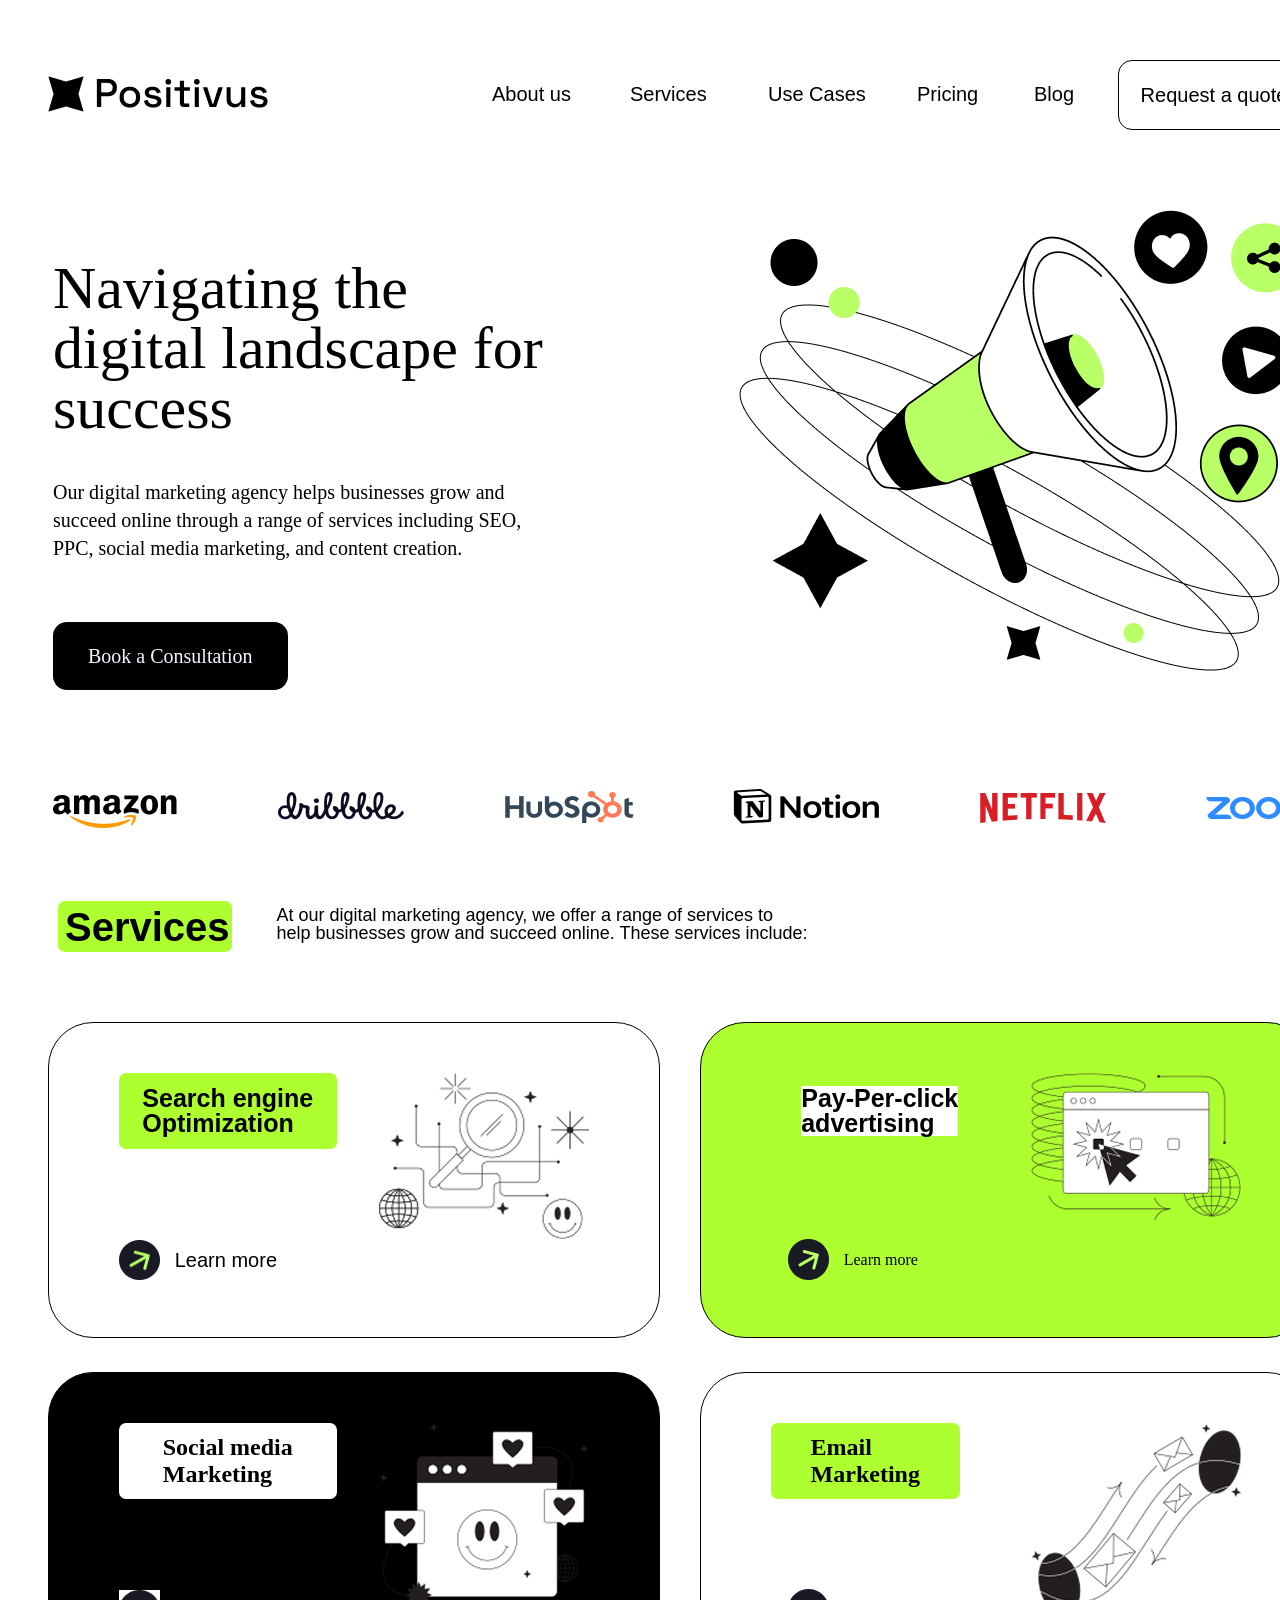
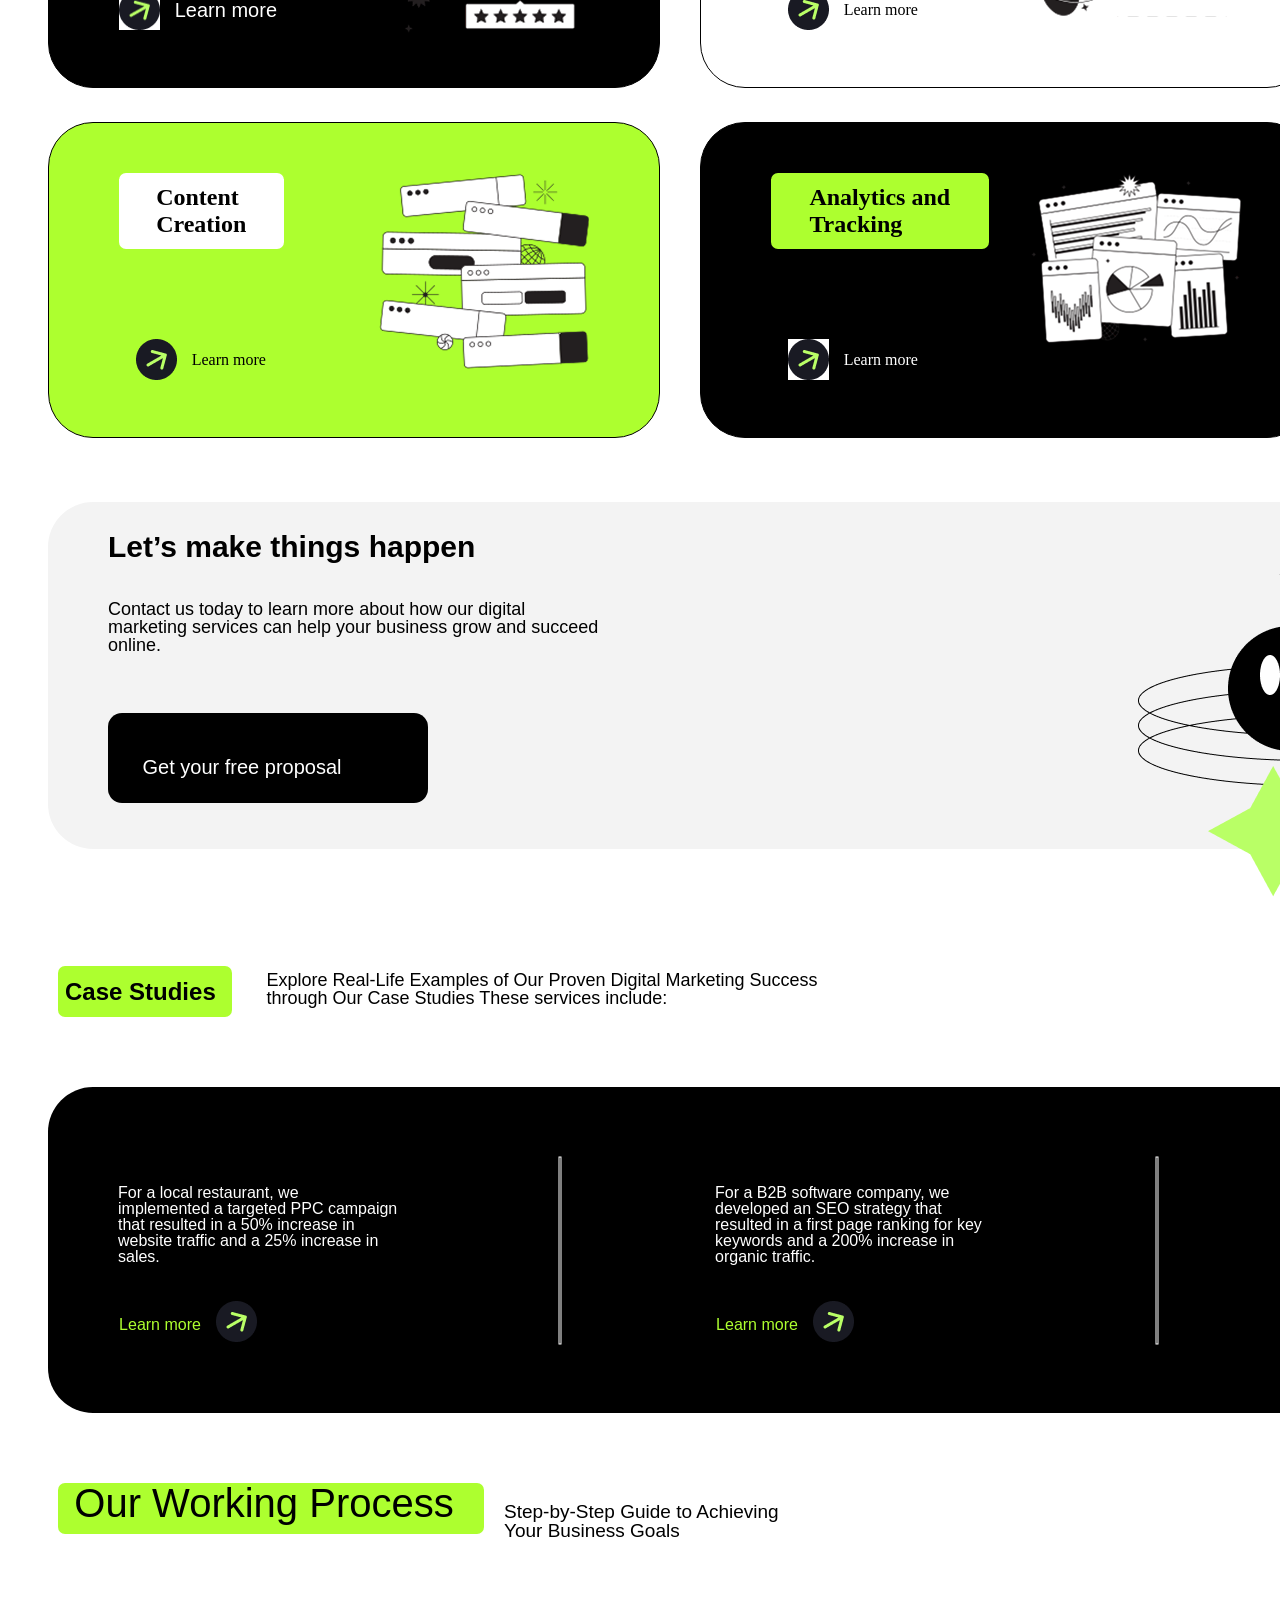
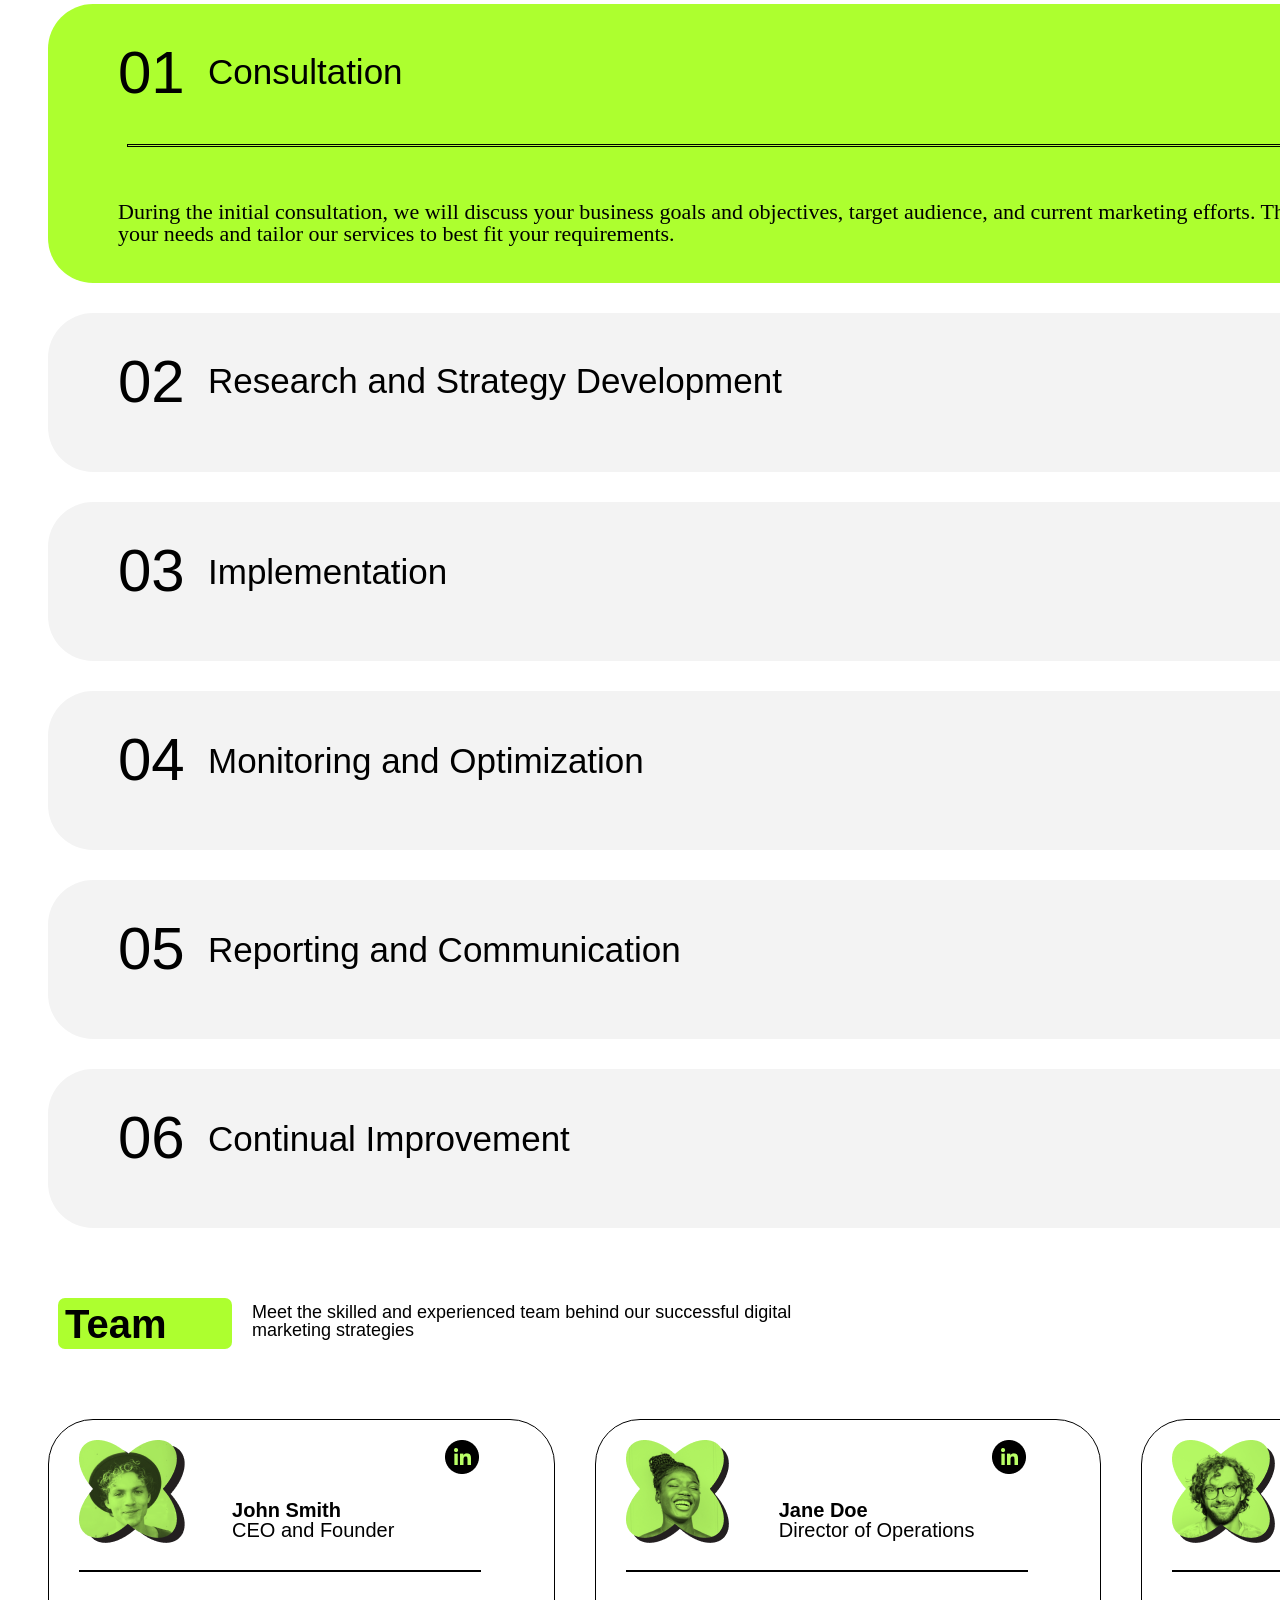
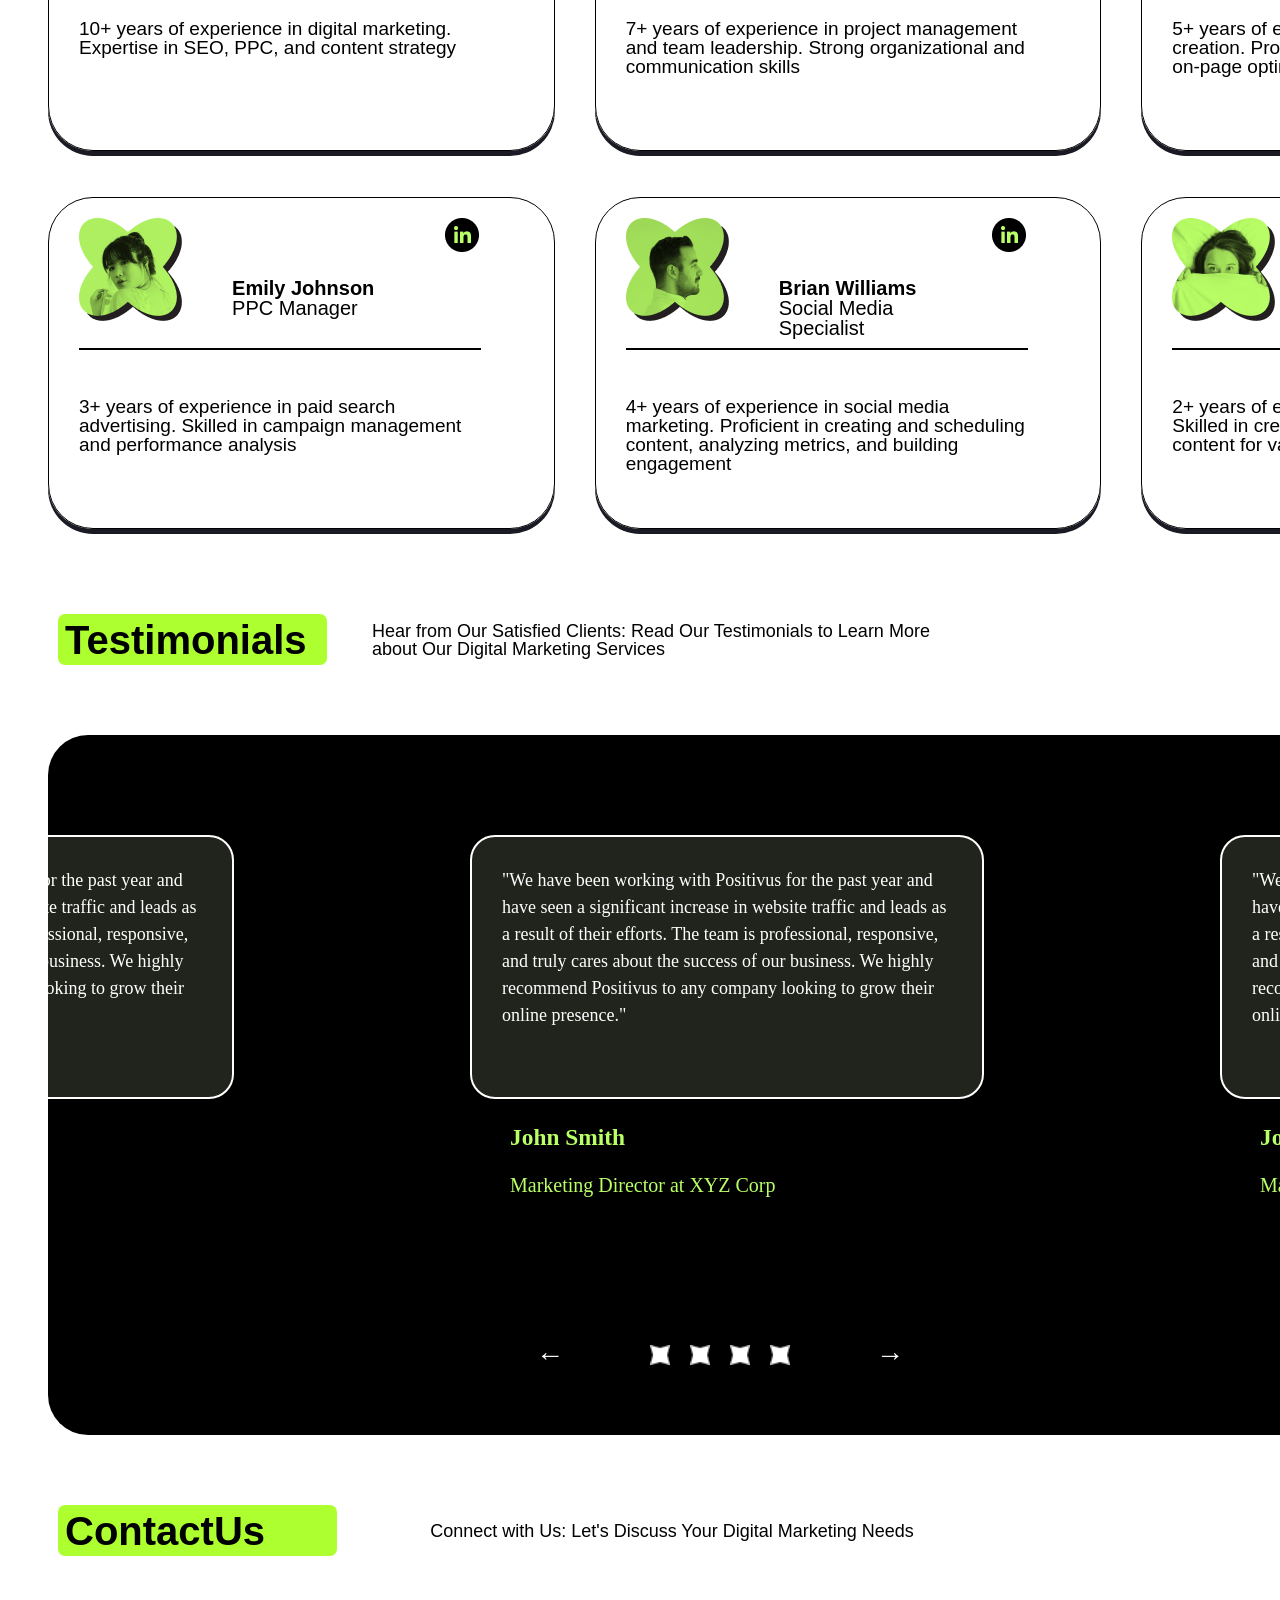
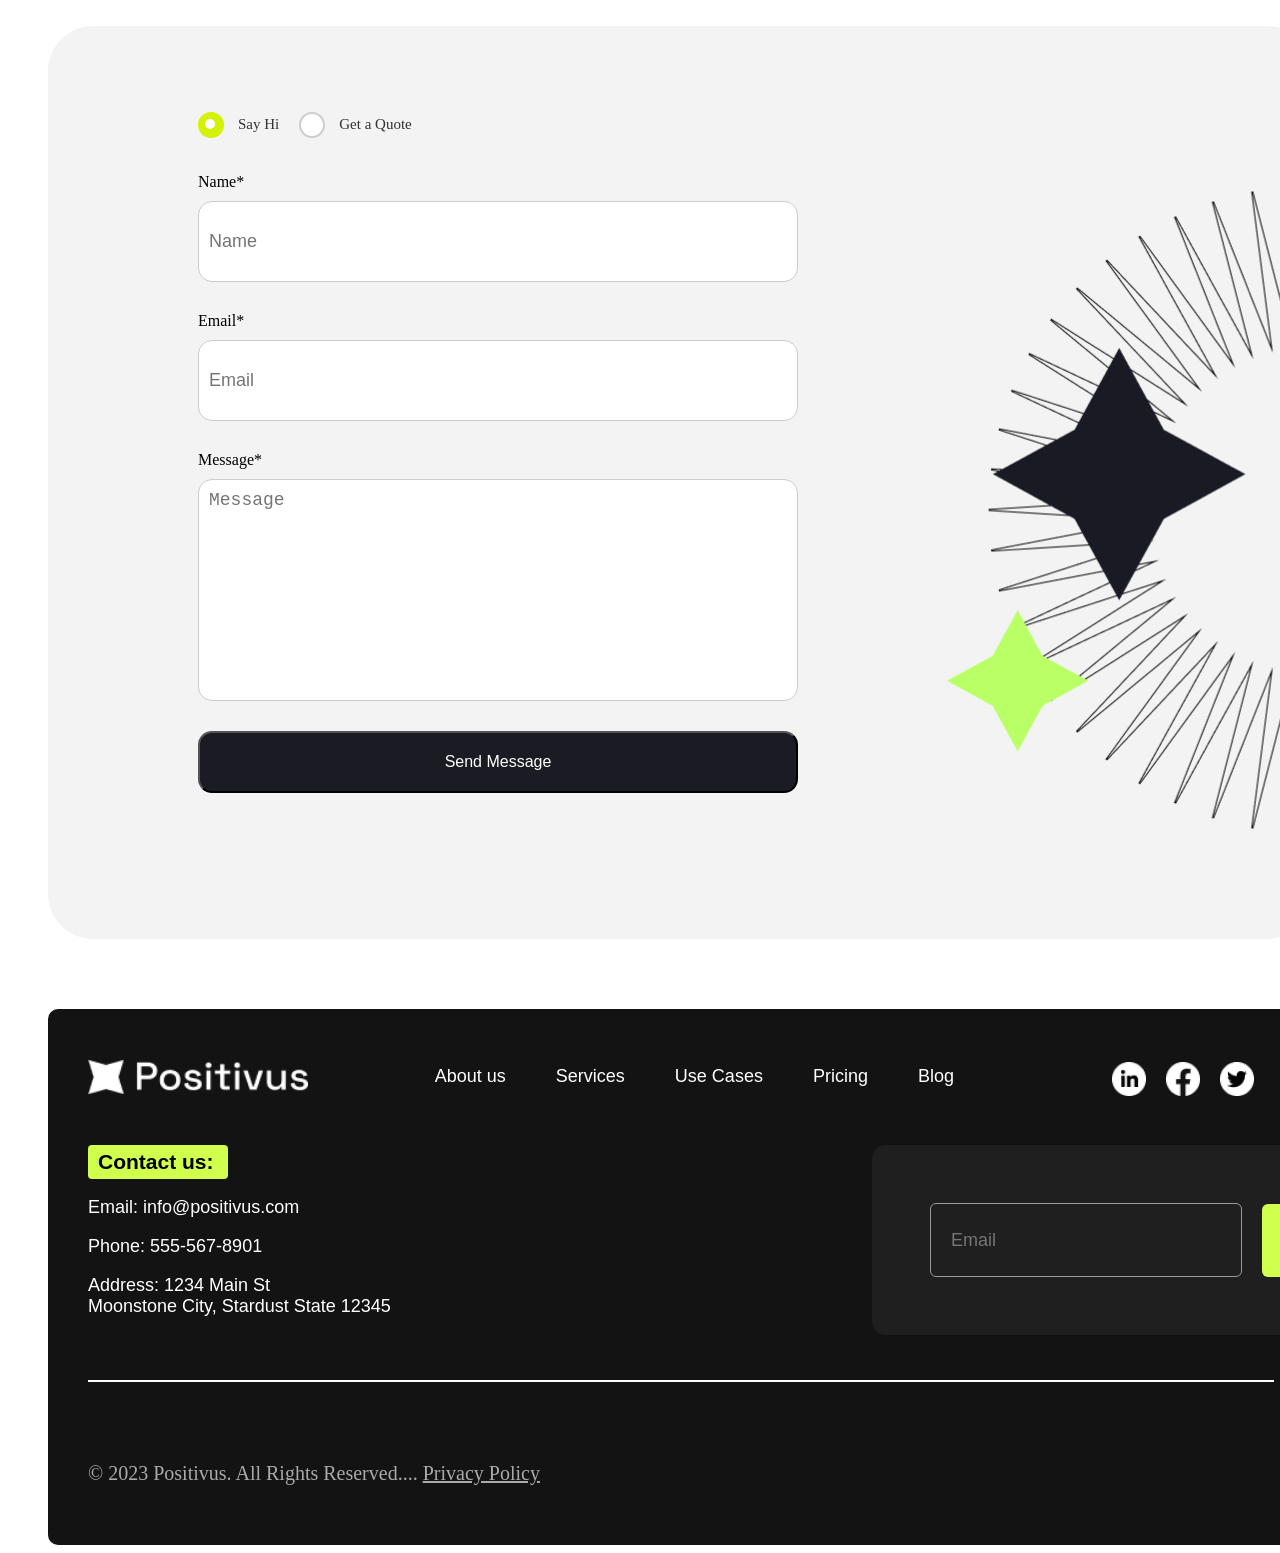
==== index.html @ ea8b4eaa "Added new page" ====
<!DOCTYPE html>
<html lang="en">

<head>
  <meta charset="UTF-8">
  <meta name="viewport" content="width=device-width, initial-scale=1.0">
  <title>Document</title>
  <style>
    .section {
      width: 1600px;
      max-width: 100%;
      margin-left: 20px;
      box-sizing: border-box;
    }

    .home {
      max-width: 100%;
      top: 4423px;

    }

    .landingpage {
      display: flex;
      flex-direction: column;
      height: auto;
      margin-top: 60px;
      gap: 70px;

    }

    .navbar {
      display: flex;
      width: 1440px;
      height: 68px;
      justify-content: space-between;
      width: 100%;
      box-sizing: border-box;
      align-items: center;
    }

    #frame9 {
      display: flex;
      padding-bottom: 10px;
      padding-top: 10px;
      gap: 10px;
      width: 219.54px;
      height: 36px;
    }

    .frame10 {
      display: flex;
      width: 830px;
      height: 68px;
      gap: 40px;
      margin-left: 100px;
      align-content: center;

    }

    .frame10 a {
      font-family: 'Space Grotesk', sans-serif;
      font-weight: 400;
      font-size: 20px;
      line-height: 28px;
      letter-spacing: 0%;
      padding-bottom: 10px;
      padding-top: 20px;
      display: flex;
      padding-left: 10px;
    }

    .btn {
      display: flex;
      width: 180px;
      height: 68px;
      border-radius: 14px;
      padding-right: 5px;
      border: 1px solid black;
      justify-content: center;


    }

    .head {
      display: flex;
      height: 515px;
      justify-content: space-between;
      width: 100%;
      box-sizing: border-box;
      gap: 35px;
      flex-direction: row;
    }

    .frame13 {
      display: flex;
      width: 531px;
      height: 481px;
      gap: 40px;
      flex-direction: column;
      margin-left: 5px;
    }

    .frame13 h1 {
      width: 531px;
      height: 100px;
      font-weight: 500;
      font-size: 60px;
      line-height: 100%;
      letter-spacing: 0%;
      color: black;
      font-family: Space Grotesk;
    }

    .frame13 p {
      width: 498px;
      height: 100px;
      line-height: 28px;
      font-size: 20px;
      letter-spacing: 0%;
      font-weight: 400;
      font-family: Space Grotesk;
    }

    .btn2 {
      display: flex;
      flex-direction: row;
      border-radius: 14px;
      color: aliceblue;
      background-color: black;
      width: 200px;
      height: 68px;
      padding-left: 35px;
    }

    .btn2 p {
      width: 194px;
      height: 28px;
      font-weight: 400;
      font-size: 20px;
      line-height: 28px;
      letter-spacing: 0%;
      align-items: center;
      font-family: Space Grotesk;
    }

    .illustration {
      width: 600.46px;
      height: 515px;
    }
    


    .logos {
      display: flex;
      width: 1600px;
      height: 48px;
      justify-content: space-between;
      width: 100%;
      box-sizing: border-box;
      margin-left: 5px;
    }

    .services,
    .case,
    .process,
    .team {
      display: flex;
      flex-direction: row;
      width: 1440px;
      height: 51px;
      width: 100%;
      top: 971px;
      gap: 20px;
      margin-left: 10px;
    }

    .heading,
    .heading1 {
      display: flex;
      flex-direction: column;
      width: 160px;
      height: 51px;
      border-radius: 7px;
      padding-left: 7px;
      padding-right: 7px;
      gap: 10px;
      background-color: greenyellow;
      justify-content: center;
    }

    .heading h2 {
      font-weight: bolder;
      font-size: 40px;
      line-height: 100%;
      letter-spacing: 0%;
      width: 164px;
      height: 51px;
      font-family: sans-serif
    }

    .para,
    .para1 {
      display: flex;
      font-weight: 400;
      font-size: 18px;
      line-height: 100%;
      letter-spacing: 0%;
      width: 580px;
      height: 46px;
      font-family: sans-serif;
      justify-content: center;
      align-items: center;

    }

    .block {
      display: flex;
      flex-direction: column;
      width: 1440px;
      height: 1010px;
      gap: 40px;
      top: 1102px;
      width: 100%;
      box-sizing: border-box;
    }

    .section1,
    .section2,
    .section3 {
      display: flex;
      flex-direction: row;
      width: 1440px;
      height: 310px;
      width: 100%;
      box-sizing: border-box;
      gap: 40px;

    }

    .card1,
    .card2,
    .card3 {
      display: flex;
      flex-direction: row;
      width: 100%;
      height: 316px;
      justify-content: space-around;
      padding: 50px;
      border: 1px solid #000;
      border-radius: 45px;
      box-sizing: border-box;
    }

    .hlink,
    .hlink1,
    .hlink2,
    .hlink3 {
      display: flex;
      height: 210px;
      width: 221px;
      gap: 90px;
      flex-direction: column;
    }

    .hlink4,
    .hlink5 {
      display: flex;
      height: 210px;
      width: 221px;
      gap: 90px;
      flex-direction: column;
    }

    .text,
    .text1 {
      display: flex;
      height: 76px;
      width: 190px;
      background-color: greenyellow;
      border-radius: 7px;
      padding-left: 14px;
      padding-right: 14px;
      gap: 10px;
      justify-content: center;
      align-items: center;
    }

    .label,
    .label1,
    .lable2,
    .lable3 {
      display: flex;
      font-weight: bold;
      font-size: 25px;
      line-height: 100%;
      letter-spacing: 0%;
      font-family: sans-serif;
    }

    .lable4,
    .lable5 {
      display: flex;
      font-weight: bold;
      font-size: 25px;
      line-height: 100%;
      letter-spacing: 0%;
      font-family: sans-serif;
    }

    .link,
    .link1,
    .link2,
    .link3 {
      display: flex;
      flex-direction: row;
      width: 164px;
      height: 41px;
      gap: 15px;
      align-items: center;
      justify-content: center;
    }

    .link4,
    .link5 {
      display: flex;
      flex-direction: row;
      width: 164px;
      height: 41px;
      gap: 15px;
      align-items: center;
      justify-content: center;
    }

    .link img {
      width: 41px;
      height: 40px;
    }

    .link p {
      display: flex;
      width: 108px;
      height: 20px;
      font-weight: 400;
      font-size: 20px;
      line-height: 100%;
      letter-spacing: 0%;
      font-family: sans-serif;
    }

    .illustration2 {
      width: 210px;
      height: 170px;
    }

    illustration3 {
      width: 210px;
      height: 147.62px;
    }

    .text2,
    .text3,
    .text4,
    .text5 {
      width: 190px;
      height: 76px;
      display: flex;
      background-color: white;
      border-radius: 7px;
      padding-left: 14px;
      padding-right: 14px;
      gap: 10px;
      justify-content: center;
      align-items: center;
    }

    .link2 img {
      width: 41px;
      height: 40px;

    }

    .link2 p {
      display: flex;
      width: 108px;
      height: 20px;
      font-weight: 400;
      font-size: 20px;
      line-height: 100%;
      letter-spacing: 0%;
      font-family: sans-serif;
    }

    .CTAblock {
      display: flex;
      width: 1600px;
      height: 394px;
      top: 2212px;
      flex-direction: column;
      width: 100%;
      box-sizing: border-box;
    }

    .card7 {
      width: 1500px;
      height: 347px;
      border-radius: 45px;
      display: flex;
      flex-direction: row;
      padding-left: 60px;
      padding-right: 60px;
      gap: 530px;
      background-color: #F3F3F3;
      justify-content: space-between;
    }

    .TB {
      display: flex;
      flex-direction: column;
      width: 500px;
      height: 226px;
      gap: 26px;
    }

    .text6 h3 {
      width: 500px;
      height: 38px;
      font-weight: bold;
      font-size: 30px;
      line-height: 100%;
      letter-spacing: 0%;
      font-family: sans-serif;
    }

    .text6 p {
      width: 500px;
      height: 69px;
      font-weight: 400px;
      font-size: 18px;
      line-height: 100%;
      letter-spacing: 0%;
      font-family: sans-serif;
    }

    .button {
      width: 270px;
      height: 50px;
      border-radius: 14px;
      background-color: #000;
      padding: 20px 25px;
      gap: 10px;
    }

    .button p {
      width: 218px;
      height: 25px;
      font-weight: 500px;
      font-size: 20px;
      line-height: 28px;
      letter-spacing: 0%;
      font-family: sans-serif;
      color: white;
      text-align: center;
    }

    .casestudy {
      display: flex;
      width: 1500px;
      height: 326px;
      top: 2877px;
      flex-direction: column;
      gap: 10px;
      left: 3px;
    }

    .caseblock {
      width: 1480px;
      height: 326px;
      border-radius: 45px;
      display: flex;
      flex-direction: row;
      padding: 60px 70px;
      gap: 55px;
      background-color: black;
      align-items: center;
      justify-content: space-between;
    }

    .block1,
    .block2,
    .block3 {
      display: flex;
      width: 286px;
      height: 163px;
      gap: 20px;
      flex-direction: column;
      list-style: none;
    }

    .link6,
    .link7,
    .link8 {
      display: flex;
      flex-direction: row;
      width: 140px;
      height: 28px;
      gap: 15px;
      align-items: self-start;
      justify-content: center;

    }

    .block1,
    .block2,
    .block3 p {
      width: 286px;
      height: 163px;
      font-weight: 500;
      font-size: 16px;
      line-height: 100%;
      letter-spacing: 0%;
      font-family: sans-serif;
    }

    .divideline {
      width: 186px;
      height: 1px;
      border: 1px solid white;
      transform: rotate(-90deg);
    }

    .heading3 {
      display: flex;
      border-radius: 7px;
      padding-left: 7px;
      padding-right: 7px;
      gap: 10px;
      align-items: center;
    }

    .heading3 h2 {
      display: flex;
      width: 398px;
      height: 51px;
      font-weight: 500;
      font-size: 40px;
      line-height: 100%;
      letter-spacing: 0%;
      font-family: sans-serif;
      justify-content: center;
    }

    .para2 p {
      display: flex;
      width: 292px;
      height: 46px;
      font-weight: 500;
      font-size: 19px;
      line-height: 100%;
      letter-spacing: 0%;
      font-family: sans-serif;
    }

    .processblock {
      display: flex;
      flex-direction: column;
      width: 1600px;
      height: 1224px;
      top: 3474px;
      left: 3px;
      gap: 30px;

    }

    .c1 {
      display: flex;
      flex-direction: column;
      width: 1600px;
      height: 279px;
      border-radius: 45px;
      padding-left: 41px 60px;
      gap: 30px;
      background-color: greenyellow;
    }

    .c2 {
      display: flex;
      flex-direction: column;
      width: 1600px;
      height: 159px;
      border-radius: 45px;
      padding-left: 41px 60px;
      gap: 30px;
      background-color: #F3F3F3;

    }

    .content {
      width: 1440px;
      height: 77px;
      display: flex;
      justify-content: space-between;
      flex-direction: row;
      margin-left: 70px;
      margin-right: 100px;
      margin-top: 30px;
    }

    .txt1,
    .txt2,
    .txt3,
    .txt4 {
      display: flex;
      flex-direction: row;
      width: 1440px;
      height: 77px;
      gap: 25px;
    }

    #no,
    #no1,
    #no2,
    #no4 {
      display: flex;
      width: 65px;
      height: 77px;
      font-weight: 500;
      font-size: 60px;
      line-height: 100%;
      letter-spacing: 0%;
      font-family: sans-serif;
      align-items: center;
    }

    .para3,
    .para5,
    .para6 {
      display: flex;
      width: 612px;
      height: 38px;
      font-weight: 500;
      font-size: 35px;
      line-height: 100%;
      letter-spacing: 0%;
      font-family: sans-serif;
      margin-top: 20px;
    }

    .dividerline {
      display: flex;
      width: 1440px;
      height: 1px;
      border: 1px solid black;
      transform: rotate(0deg);
      margin: auto;
    }

    .para4 p {
      display: flex;
      width: 1440px;
      height: 60px;
      font-weight: 500;
      font-size: 22px;
      line-height: 100%;
      letter-spacing: 0%;
      font-family: 'Times New Roman', Times, serif;
      margin-left: 70px;
      margin-right: 100px;
    }

    .content1,
    .content2,
    .content3 {
      width: 1440px;
      height: 77px;
      display: flex;
      justify-content: space-between;
      flex-direction: row;
      margin-left: 70px;
      margin-right: 100px;
      margin-top: 30px;
    }

    .groupcards {
      width: 1600px;
      height: 725px;
      display: flex;
      flex-direction: column;
      top: 4969px;
      gap: 40px;
      align-items: center;
    }

    .row1,
    .row2 {
      width: 1600px;
      height: 338px;
      display: flex;
      flex-direction: row;
      gap: 40px;
      justify-content: flex-start;
    }

    .gcard1,
    .gcard2 {
      width: 700px;
      height: 290px;
      display: flex;
      flex-direction: column;
      border-radius: 45px;
      gap: 20px;
      border: 1px solid black;
      padding: 20px 30px;
      box-shadow: 0px 5px 0px 0px #191A23;

    }

    .box {
      display: flex;
      width: 317px;
      height: 227px;
      flex-direction: column;
      gap: 28px;
      
    }

    .person {
      width: 400px;
      height: 102px;
      display: flex;
      flex-direction: column;
      max-width: 100%;

    }

    .picture {
      width: 400px;
      height: 102px;
      display: flex;
      flex-direction: row;

    }

    #pic {
      height: 102px;
      width: 150px;
    }

    .name {
      width: 240px;
      height: 49px;
      font-size: 20px;
      font-weight: 500;
      line-height: 100%;
      letter-spacing: 0%;
      font-family: sans-serif;
      padding-top: 40px;
      padding-left: 20px;

    }

    .dline {
      display: flex;
      width: 400px;
      height: 1px;
      border: 1px solid black;
    }

    .para7 {
      width: 400px;
      height: 69px;
      font-size: 19px;
      font-weight: 400;
      line-height: 100%;
      letter-spacing: 0%;
      font-family: sans-serif;

    }

    .testimonial,
    .contactus {

      display: flex;
      flex-direction: row;
      width: 1500px;
      height: 51px;
      gap: 45px;
      top: 971px;
      align-items: center;
      margin-left: 10px;
    }

    .contactpage {
      display: flex;
      flex-direction: row;
      height: 773px;
      border-radius: 45px;
      padding-top: 60px;
      padding-left: 100px;
      padding-bottom: 80px;
      background-color: #F3F3F3;
      gap: 10px;
      justify-content: space-between;
    }

    .container {
      display: flex;
      flex-direction: row;
      width: 700px;
      height: 633px;
      border-radius: 45px;
      padding-top: 30px;
      padding-left: 50px;
      padding-bottom: 80px;
      padding-right: 100px;
      gap: 10px;
    }

    .contact-form {
      width: 600px;
      height: 600px;
      display: flex;
      flex-direction: column;
      gap: 30px;
    }

    .radio-group {
      display: flex;
      gap: 20px;
      margin-bottom: 10px;

    }

    .radio-group label {
      display: flex;
      font-size: 15px;
      align-items: center;
    }

    .input-group {
      display: flex;
      flex-direction: column;
      gap: 5px;
    }

    .custom-radio {
      position: relative;
      padding-left: 40px;
      cursor: pointer;
      font-size: 18px;
      user-select: none;
      display: flex;
      align-items: center;
      color: #333;
    }

    .custom-radio input[type="radio"] {
      position: absolute;
      opacity: 0;
      cursor: pointer;
    }

    .checkmark {
      position: absolute;
      left: 0;
      top: 50%;
      transform: translateY(-50%);
      height: 22px;
      width: 22px;
      border-radius: 50%;
      border: 2px solid #ccc;
      background-color: white;
      transition: all 0.3s ease;
    }
    /* When the radio button is checked, add a greenyellow background */
    .custom-radio input[type="radio"]:checked + .checkmark {
      background-color: #d4f205; /* Green-yellow */
      border-color: #d4f205;
    }
    /* Create the indicator (the dot/circle - hidden when not checked) */
    .checkmark::after {
      content: "";
      position: absolute;
      display: none;
    }
     /* Show the indicator (dot/circle) when checked */
    .custom-radio input[type="radio"]:checked + .checkmark::after {
      display: block;
    }

    .custom-radio .checkmark::after {
      top: 5px;
      left: 5px;
      width: 10px;
      height: 10px;
      border-radius: 50%;
      background: white;
    }
    .input-group label {
      margin-bottom: 5px;
      font-size: 16px;
    }

    input,
    textarea {
      padding: 10px;
      font-size: 18px;
      border: 1px solid #ccc;
      border-radius: 14px;
      resize: none;
      height: 59px;
    }

    textarea {
      height: 200px;
    }

    button {
      background-color: #1a1b23;
      color: white;
      font-size: 16px;
      border-radius: 14px;
      cursor: pointer;
      padding: 20px;

    }

    .decor {
      display: flex;
      width: 400px;
      height: 648px;
      top: 60px;
      right: 500px;
      margin-top: 100px;
      overflow: hidden;

    }

    .testblock {
      height: 620px;
      width: 1530px;
      top: 6033px;
      background-color: black;
      border-radius: 40px;
      display: flex;
      padding: 40px;
      max-width: 100%;
      overflow: hidden;
    }

    .fullblock {
      display: flex;
      flex-direction: column;
      border-radius: 20px;
      position: relative;
      width: 100%;
      height: 100%;
      padding: 60px 0;

    }

    .cardsblock {
      display: flex;
      flex-direction: row;
      justify-content: center;
      align-items: flex-start;
      gap: 40px;
      width: 1918px;
      height: 450px;
      position: relative;
      left: 50%;
      transform: translateX(-50%);
    }

    .cards1,
    .cards3,
    .cards2 {
      width: 500px;
      height: 380px;
      position: absolute;
      top: 0;
      border-radius: 45px;
    }

    .cards1 {
      left: calc(50% - 750px);
      /* Center - (card width + gap) */
      transform: translateX(-50%);
    }

    .cards2 {
      left: 50%;
      transform: translateX(-50%);
    }

    .cards3 {
      left: calc(50% + 750px);
      /* Center + (card width + gap) */
      transform: translateX(-50%);
    }

    .testimonial-bubble {
      width: 450px;
      min-height: 200px;
      padding: 30px;
      background: #21241D;
      border: 2px solid #FFFFFF;
      border-radius: 25px;
      color: #FFFFFF;
      font-size: 18px;
      line-height: 1.5;
      position: relative;
      margin: 0 auto;
    }

    .author-info {
      width: 450px;
      margin: 25px auto 0;
      font-size: 20px;
      color: #B9FF66;
      padding-left: 30px;
    }

    .navigation {
      display: flex;
      justify-content: center;
      align-items: center;
      gap: 30px;
      margin-top: 40px;
    }

    .arrow {
      cursor: pointer;
      font-size: 28px;
      color: #FFFFFF;
      padding: 5px 20px;

      width: 100px;
      height: 50px;
      display: flex;
      align-items: center;
      justify-content: center;
    }

    .dots {
      display: flex;
      gap: 20px;
    }

    .dot {
      width: 20px;
      height: 20px;
      background-image: url('Navigation stars.png');
      /* update the path as needed */
      background-size: cover;
      background-repeat: no-repeat;
      background-position: center;
      cursor: pointer;
      transition: opacity 0.3s;
    }


    .footer {
      background-color: #131313;
      padding: 40px;
      border-radius: 10px;
    }

    .footer-top {
      display: flex;
      flex-direction: column;
      gap: 40px;
    }

    .footer-header {
      display: flex;
      justify-content: space-between;
      align-items: center;
      flex-wrap: wrap;
      gap: 20px;
    }

    .footer-logo {
      font-size: 24px;
      font-weight: bold;
    }

    .footer-nav {
      width: 550px;
      height: 23px;
      display: flex;
      gap: 50px;
      flex-wrap: wrap;
    }

    .footer-nav a {
      color: white;
      text-decoration: none;
      font-size: 18px;
      font-family: sans-serif;
    }

    .social-icons {
      width: 130px;
      height: 30px;
      display: flex;
      gap: 20px;
      padding-right: 30px;
    }

    .social-icons img {
      width: 34px;
      height: 34px;
    }

    .footer-middle {
      width: 1500px;
      height: 185px;
      display: flex;
      justify-content: space-between;
      gap: 154px;

    }

    .contact-section {
      width: 332px;
      height: 185px;
      max-width: 50%;
      color: white;
      gap: 50px;
    }

    .contact-label {
      width: 120px;
      height: 26px;
      background-color: #D1FF4D;
      color: black;
      font-size: 21px;
      font-weight: 600;
      padding: 4px 10px;
      border-radius: 4px;
      display: flex;
      margin-bottom: 10px;
      font-family: sans-serif;
      align-items: center;
    }

    .contact-section p {
      font-size: 18px;
      margin-bottom: 6px;
      font-family: sans-serif;
    }

    .footer-subscribe {
      width: 600px;
      height: 150px;
      background-color: #1F1F1F;
      padding: 20px 58px;
      border-radius: 14px;
      display: flex;
      gap: 20px;
      align-items: center;
      display: flex;
    }

    .footer-subscribe input {
      display: flex;
      gap: 10px;
      border: 1px solid #999;
      border-radius: 6px;
      background: transparent;
      color: white;
      width: 285px;
      height: 62px;
      padding: 5px 20px;
    }

    .footer-subscribe button {
      display: flex;
      width: 280px;
      background-color: #D1FF4D;
      color: black;
      border: none;
      padding: 25px 20px;
      border-radius: 6px;
      font-weight: 600;
      font-size: 20px;
      cursor: pointer;
      justify-content: center;
    }

    .footer-bottom {
      padding-top: 20px;
      display: flex;
      flex-wrap: wrap;
      font-size: 20px;
      color: #aaa;
      margin-top: 40px;
    }

    .footer-divider {
      margin-top: 50px;
      border: 1px solid white;
      background-color: white;
      width: 100%;
    }

    .footer-bottom a {
      color: #aaa;
      text-decoration: underline;
    }

   @media (max-width: 768px) {
  .navbar {
    flex-direction: column;
    align-items: flex-start;
    gap: 10px;
    height: auto;
    padding: 10px;
  }

  #frame9 {
    width: 160px;
    height: auto;
    padding-top: 5px;
    padding-bottom: 5px;
  }

  .frame10 {
    flex-direction: column;
    width: 100%;
    margin-left: 0;
    gap: 16px;
    height: auto;
    align-items: flex-start;
  }

  .frame10 a {
    font-size: 16px;
    padding: 8px 0;
    line-height: 24px;
    padding-left: 0;
  }

  .btn {
    width: 50%;
    height: 50px;
    justify-content: center;
    margin-left: 0;
  }

  .btn a {
    font-size: 16px;
    line-height: 24px;
    padding: 12px 0;
    display: inline-block;
    width: 100%;
    text-align: center;
  }

  @media (max-width: 768px) {
  .head {
    align-items: center;
    height: auto;
    gap: 20px;
    padding: 10px;
    margin-left: 0;
  }

  .frame13 {
    max-width: 100%;
    height: auto;
    text-align: center;
    gap: 20px;
  }

  .frame13 h1 {
    font-size: 28px;
    font-weight: bold;
    line-height: 1.2;
    width: 100%;
    height: auto;
  }
  .frame13 p {
    font-size: 16px;
    line-height: 24px;
    width: 100%;
    height: auto;
  }

  .btn2 {
    width: 100%;
    height: 50px;
    justify-content: center;
    padding-left: 0;
  }

  .btn2 p {
    font-size: 16px;
    width: auto;
    height: auto;
  }

  .illustration {
    width: 100%;
    height: auto;
    display: flex;
    justify-content: center;
  }

  .illustration img {
    max-width: 100%;
    height: auto;
  }
}

}


  </style>
</head>

<body>
  <section class="section">
    <div class="home">
      <div class="landingpage">
        <section class="section">
          <div class="navbar">
            <img id="frame9" src="Property 1=Default.png">
            <nav class="frame10">
              <a style="width: 88px; height: 28px;">About us </a>
              <a style="width: 88px; height: 28px;">Services</a>
              <a style="width: 99px; height: 28px;">Use Cases</a>
              <a style="width: 67px; height: 28px;">Pricing</a>
              <a style="width: 44px; height: 28px;">Blog</a>
              <div class="btn">
                <a id="btn1"> Request a quote</> </a>
              </div>
            </nav>
          </div>
        </section>
        <section class="section">
          <div class="head">
            <div class="frame13">
              <h1> Navigating the <br> digital landscape for success</h1>
              <p> Our digital marketing agency helps businesses grow and succeed online through a range of services
                including SEO, PPC, social media marketing, and content creation.</p>
              <div class="btn2">
                <p>Book a Consultation</p>
              </div>
            </div>
            <div class="illustration">
              <img src="Illustration.png">
            </div>
          </div>
        </section>
        <section class="section">
          <div class="logos">
            <img src="Company logo.png">
            <img src="Company logo (1).png">
            <img src="Company logo (2).png">
            <img src="Company logo (5).png">
            <img src="Company logo (7).png">
            <img src="Company logo (8).png">
          </div>
        </section>
        <section class="section">
          <div class="services">
            <div class="heading">
              <h2> Services</h2>
            </div>
            <div class="para">
              <p>At our digital marketing agency, we offer a range of services to <br> help businesses grow and succeed
                online.
                These services include:</p>
            </div>
          </div>
        </section>
        <section class="section">
          <div class="block">
            <div class="section1">
              <div class="card1">
                <div class="hlink">
                  <div class="text">
                    <h3 class="label">Search engine <br> Optimization </h3>
                  </div>
                  <div class="link">
                    <img src="Icon.png">
                    <p>Learn more</p>
                  </div>
                </div>
                <div class="illustration2">
                  <img src="illustration2.png">
                </div>
              </div>
              <div class="card1" style="background-color: greenyellow;">
                <div class="hlink1">
                  <div class="text1">
                    <h3 style="background-color: white;" class="label1">Pay-Per-click <br> advertising </h3>
                  </div>
                  <div class="link1">
                    <img src="Icon.png">
                    <p>Learn more</p>
                  </div>
                </div>
                <div class="illustration3">
                  <img src="Illustration (2).png">
                </div>
              </div>
            </div>
            <div class="section2">
              <div class="card2" style="background-color: #000;">
                <div class="hlink2">
                  <div class="text2">
                    <h2 class="label2">Social media <br> Marketing </h2>
                  </div>
                  <div class="link2">
                    <img style="background-color: white;" src="Icon.png">
                    <p style="color:white;">Learn more</p>
                  </div>
                </div>
                <div class="illustration3">
                  <img src="Illustration (3).png">
                </div>
              </div>
              <div class="card2">
                <div class="hlink3">
                  <div class="text3" style="background-color: greenyellow; width:161px; height: 76px;">
                    <h2 class="label3">Email <br> Marketing </h2>
                  </div>
                  <div class="link3">
                    <img src="Icon.png">
                    <p>Learn more</p>
                  </div>
                </div>
                <div class="illustration4">
                  <img src="tokio.png">
                </div>
              </div>
            </div>

            <div class="section3">
              <div class="card3" style="background-color: greenyellow;">
                <div class="hlink4">
                  <div class="text4" style="background-color: white; width: 137px; height: 76px;">
                    <h2 class="label4">Content <br> Creation </h2>
                  </div>
                  <div class="link4">
                    <img style="color: white;" src="Icon.png">
                    <p style="color:black;">Learn more</p>
                  </div>
                </div>
                <div class="illustration5">
                  <img src="Illustration (4).png">
                </div>
              </div>
              <div class="card3" style="background-color: #000;">
                <div class="hlink5">
                  <div class="text5" style="background-color:greenyellow; width:190px; height: 76px;">
                    <h2 class="label5"> Analytics and <br>Tracking </h2>
                  </div>
                  <div class="link5">
                    <img style="background-color: white;" src="Icon.png">
                    <p style="color: white;">Learn more</p>
                  </div>
                </div>
                <div class="illustration6">
                  <img src="Illustration (5).png">
                </div>
              </div>
            </div>
          </div>
        </section>
        <section class="section">
          <div class="CTAblock">
            <div class="card7">
              <div class="TB">
                <div class="text6">
                  <h3>Let’s make things happen</h3>
                  <p>Contact us today to learn more about how our digital marketing services can help your business grow
                    and
                    succeed online.</p>
                </div>
                <div class="button">
                  <p>Get your free proposal</p>
                </div>
              </div>
              <div class="frame" style="width: 700px; height: 394px;">
                <img src="Frame 19.png">
              </div>
            </div>
          </div>
        </section>
        <section class="section">
          <div class="case">
            <div class="heading1">
              <h2 style="width: 260px; height: 51px; font-family: sans-serif;"> Case Studies</h2>
            </div>
            <div class="para1">
              <p>Explore Real-Life Examples of Our Proven Digital Marketing Success <br> through Our Case Studies
                These services include:</p>
            </div>
          </div>
        </section>
        <section class="section">
          <div class="casestudy">
            <div class="caseblock">
              <div class="block1">
                <p style="color: white;">For a local restaurant, we<br> implemented a targeted PPC campaign that
                  resulted
                  in a 50% increase in website traffic and a 25% increase in sales.</p>
                <div class="link6">
                  <p style="color: greenyellow;">Learn more</p>
                  <img src="Icon.png">
                </div>
              </div>
              <div class="divideline"></div>
              <div class="block2">
                <p style="color: white;"> For a B2B software company, we developed an SEO strategy that resulted in a
                  first
                  page ranking
                  for key keywords and a 200% increase in organic traffic.</p>
                <div class="link7">
                  <p style="color: greenyellow;">Learn more</p>
                  <img src="Icon.png">
                </div>
              </div>
              <div class="divideline"></div>
              <div class="block3">
                <p style="color: white;">For a national retail chain, we <br>created a social media marketing campaign
                  that
                  increased
                  followers <br> by 25% and generated a 20% <br>increase in online sales.</p>
                <div class="link8">
                  <p style="color: greenyellow;">Learn more</p>
                  <img src="Icon.png">
                </div>
              </div>
            </div>
          </div>
        </section>
        <section class="section">
          <div class="process" style="top:3343px;">
            <div class="heading3" style="width: 412px; height: 51px; background-color: greenyellow;">
              <h2> Our Working Process</h2>
            </div>
            <div class="para2">
              <p>Step-by-Step Guide to Achieving <br> Your Business Goals </p>
            </div>
          </div>
        </section>
        <section class="section">
          <div class="processblock">
            <div class="c1">
              <div class="content">
                <div class="txt1">
                  <div id="no">01</div>
                  <div class="para3">
                    <p> </p>Consultation </p>
                  </div>
                </div>
                <div class="icon">
                  <img style="width: 65px; height: 77px;" src="Plus icon.png">
                </div>
              </div>
              <div class="dividerline"> </div>
              <div class="para4">
                <p>During the initial consultation, we will discuss your business goals and objectives,
                  target audience, and current marketing efforts. This will allow us
                  to understand your needs and tailor our services to best fit your requirements.</p>
              </div>
            </div>
            <div class="c2">
              <div class="content1">
                <div class="txt2">
                  <div id="no1">02</div>
                  <div class="para5">
                    <p> </p>Research and Strategy Development </p>
                  </div>
                </div>
                <div class="icon">
                  <img style="width: 65px; height: 77px;" src="Plus icon (1).png">
                </div>
              </div>
            </div>
            <div class="c2">
              <div class="content2">
                <div class="txt3">
                  <div id="no2">03</div>
                  <div class="para6" style="align-items: center;">
                    <p>Implementation </p>
                  </div>
                </div>
                <div class="icon">
                  <img style="width: 65px; height: 77px;" src="Plus icon (1).png">
                </div>
              </div>
            </div>
            <div class="c2">
              <div class="content3">
                <div class="txt4">
                  <div id="no2">04</div>
                  <div class="para6" style="align-items: center;">
                    <p>Monitoring and Optimization </p>
                  </div>
                </div>
                <div class="icon">
                  <img style="width: 60px; height: 77px;" src="Plus icon (1).png">
                </div>
              </div>
            </div>
            <div class="c2">
              <div class="content3">
                <div class="txt4">
                  <div id="no2">05</div>
                  <div class="para6" style="align-items: center;">
                    <p>Reporting and Communication </p>
                  </div>
                </div>
                <div class="icon">
                  <img style="width: 60px; height: 77px;" src="Plus icon (1).png">
                </div>
              </div>
            </div>
            <div class="c2">
              <div class="content3">
                <div class="txt4">
                  <div id="no2">06</div>
                  <div class="para6" style="align-items: center;">
                    <p>Continual Improvement</p>
                  </div>
                </div>
                <div class="icon">
                  <img style="width: 65px; height: 77px;" src="Plus icon (1).png">
                </div>
              </div>
            </div>
          </div>
        </section>
        <section class="section">
          <div class="team">
            <div class="heading">
              <h2>Team</h2>
            </div>
            <div class="para">
              <p>Meet the skilled and experienced team behind our successful digital marketing strategies</p>
            </div>
          </div>
        </section>
        <section class="section">
          <div class="groupcards">
            <div class="row1">
              <div class="gcard1">
                <div class="box">
                  <div class="person">
                    <div class="picture">
                      <div id="pic"><img src="Picture.png"></div>
                      <div class="name">
                        <p style="width: 200px;"> <b>John Smith </b> <br> CEO and Founder</p>
                      </div>
                      <div class="linkdin" style="width: 34px; height: 34px;"> <img src="Social icon.png"> </div>
                    </div>
                  </div>
                  <div class="dline"> </div>
                  <div class="para7">
                    <p>10+ years of experience in digital marketing. Expertise in SEO, PPC, and content strategy</p>
                  </div>
                </div>
              </div>
              <div class="gcard1">
                <div class="box">
                  <div class="person">
                    <div class="picture">
                      <div id="pic"><img src="Picture (2).png"></div>
                      <div class="name">
                        <p style="width: 200px;"> <b>Jane Doe </b> <br> Director of Operations</p>
                      </div>
                      <div class="linkdin" style="width: 34px; height: 34px;"> <img src="Social icon.png"> </div>
                    </div>
                  </div>
                  <div class="dline"> </div>
                  <div class="para7">
                    <p>7+ years of experience in project management and team leadership.
                      Strong organizational and communication skills</p>
                  </div>
                </div>
              </div>
              <div class="gcard1">
                <div class="box">
                  <div class="person">
                    <div class="picture">
                      <div id="pic"><img src="Picture (3).png"></div>
                      <div class="name">
                        <p style="width: 200px;"> <b>Michael Brown </b> <br> Senior SEO Specialist</p>
                      </div>
                      <div class="linkdin" style="width: 34px; height: 34px;"> <img src="Social icon.png"> </div>
                    </div>
                  </div>
                  <div class="dline"> </div>
                  <div class="para7">
                    <p>5+ years of experience in SEO and content creation.
                      Proficient in keyword research and on-page optimization</p>
                  </div>
                </div>
              </div>
            </div>
            <div class="row2">
              <div class="gcard2">
                <div class="box">
                  <div class="person">
                    <div class="picture">
                      <div id="pic"><img src="Picture (4).png"></div>
                      <div class="name">
                        <p style="width: 200px;"> <b>Emily Johnson </b> <br> PPC Manager</p>
                      </div>
                      <div class="linkdin" style="width: 34px; height: 34px;"> <img src="Social icon.png"> </div>
                    </div>
                  </div>
                  <div class="dline"> </div>
                  <div class="para7">
                    <p>3+ years of experience in paid search advertising.
                      Skilled in campaign management and performance analysis</p>
                  </div>
                </div>
              </div>
              <div class="gcard2">
                <div class="box">
                  <div class="person">
                    <div class="picture">
                      <div id="pic"><img src="Picture (5).png"></div>
                      <div class="name">
                        <p style="width: 200px;"> <b>Brian Williams </b> <br> Social Media Specialist</p>
                      </div>
                      <div class="linkdin" style="width: 34px; height: 34px;"> <img src="Social icon.png"> </div>
                    </div>
                  </div>
                  <div class="dline"> </div>
                  <div class="para7">
                    <p>4+ years of experience in social media marketing.
                      Proficient in creating and scheduling content, analyzing metrics, and building engagement</p>
                  </div>
                </div>
              </div>
              <div class="gcard2">
                <div class="box">
                  <div class="person">
                    <div class="picture">
                      <div id="pic"><img src="Picture (6).png"></div>
                      <div class="name">
                        <p style="width: 200px;"> <b>Sarah Kim</b> <br> Content Creator</p>
                      </div>
                      <div class="linkdin" style="width: 34px; height: 34px;"> <img src="Social icon.png"> </div>
                    </div>
                  </div>
                  <div class="dline"> </div>
                  <div class="para7">
                    <p>2+ years of experience in writing and editing
                      Skilled in creating compelling, SEO-optimized content for various industries</p>
                  </div>
                </div>
              </div>
            </div>
          </div>
        </section>
        <section class="section">
          <div class="testimonial">
            <div class="heading" style="width: 255px; height: 51px;">
              <h2> Testimonials</h2>
            </div>
            <div class="para">
              <p>Hear from Our Satisfied Clients:
                Read Our Testimonials to Learn More about Our Digital Marketing Services</p>
            </div>
          </div>
        </section>
        <section class="section">
          <div class="testblock">
            <div class="fullblock">
              <div class="cardsblock">
                <div class="cards1">
                  <p class="testimonial-bubble">
                    "We have been working with Positivus for the past year and have seen
                    a significant increase in website traffic and leads as a result of their efforts.
                    The team is professional, responsive, and truly cares about the success of our business.
                    We highly recommend Positivus to any company looking to grow their online presence."
                  </p>
                  <div class="author-info" style="color: black;">
                    <h3>John Smith</h3> ,br>
                    <p>Marketing Director at XYZ Corp</p>
                  </div>
                </div>
                <div class="cards2">
                  <p class="testimonial-bubble">
                    "We have been working with Positivus for the past year and have seen
                    a significant increase in website traffic and leads as a result of their efforts.
                    The team is professional, responsive, and truly cares about the success of our business.
                    We highly recommend Positivus to any company looking to grow their online presence."
                  </p>
                  <div class="author-info">
                    <h3>John Smith</h3>
                    <p> Marketing Director at XYZ Corp</p>
                  </div>
                </div>
                <div class="cards3">
                  <p class="testimonial-bubble">
                    "We have been working with Positivus for the past year and have seen
                    a significant increase in website traffic and leads as a result of their efforts.
                    The team is professional, responsive, and truly cares about the success of our business.
                    We highly recommend Positivus to any company looking to grow their online presence."
                  </p>
                  <div class="author-info">
                    <h3>John Smith</h3>
                    <p>Marketing Director at XYZ Corp</p>
                  </div>
                </div>
              </div>
              <div class="navigation">
                <div class="arrow">←</div>
                <div class="dots">
                  <div class="dot active"></div>
                  <div class="dot"></div>
                  <div class="dot"></div>
                  <div class="dot"></div>
                </div>
                <div class="arrow">→</div>
              </div>
            </div>
        </section>
        <section class="section">
          <div class="contactus">
            <div class="heading" style="width: 265px; height: 51px;">
              <h2>ContactUs</h2>
            </div>
            <div class="para">
              <p>Connect with Us: Let's Discuss Your Digital Marketing Needs</p>
            </div>
          </div>
        </section>
        <section class="section">
          <div class="contactpage">
            <div class="container">
              <form class="contact-form">
                <div class="radio-group">
                  <label class="custom-radio">
                    Say Hi
                    <input type="radio" name="inquiry" checked>
                    <span class="checkmark"></span>
                  </label>

                  <label class="custom-radio">
                    Get a Quote
                    <input type="radio" name="inquiry">
                    <span class="checkmark"></span>
                  </label>
                </div>

                <div class="input-group">
                  <label>Name*</label>
                  <input type="text" placeholder="Name" required />
                </div>

                <div class="input-group">
                  <label>Email*</label>
                  <input type="email" placeholder="Email" required />
                </div>

                <div class="input-group">
                  <label>Message*</label>
                  <textarea placeholder="Message" required></textarea>
                </div>

                <button type="submit">Send Message</button>
              </form>
            </div>
            <div class="decor">
              <img src="Illustration (6).png">
            </div>
          </div>
        </section>

        <section class="section">
          <footer class="footer">
            <div class="footer-top">
              <div class="footer-header">
                <div class="footer-logo">
                  <img id="frame9" src="Logo.png">
                </div>

                <div class="footer-nav">
                  <a>About us</a>
                  <a>Services</a>
                  <a>Use Cases</a>
                  <a>Pricing</a>
                  <a>Blog</a>
                </div>

                <div class="social-icons">
                  <img src="Social icon (1).png" alt="LinkedIn">
                  <img src="Social icon (2).png" alt="Facebook">
                  <img src="Social icon (3).png" alt="Twitter">
                </div>
              </div>
              <div class="footer-middle">
                <div class="contact-section">
                  <div class="contact-label">Contact us:</div>
                  <p>Email: info@positivus.com</p>
                  <p>Phone: 555-567-8901</p>
                  <p>Address: 1234 Main St<br>Moonstone City, Stardust State 12345</p>
                </div>

                <div class="footer-subscribe">
                  <input type="email" placeholder="Email" />
                  <button>Subscribe to news</button>
                </div>
              </div>
            </div>
            <div class="footer-divider"></div>

            <div class="footer-bottom">
              <p>© 2023 Positivus. All Rights Reserved.... <a>Privacy Policy</a> </p>

            </div>
          </footer>
        </section>
      </div>
    </div>
  </section>
</body>

</html>
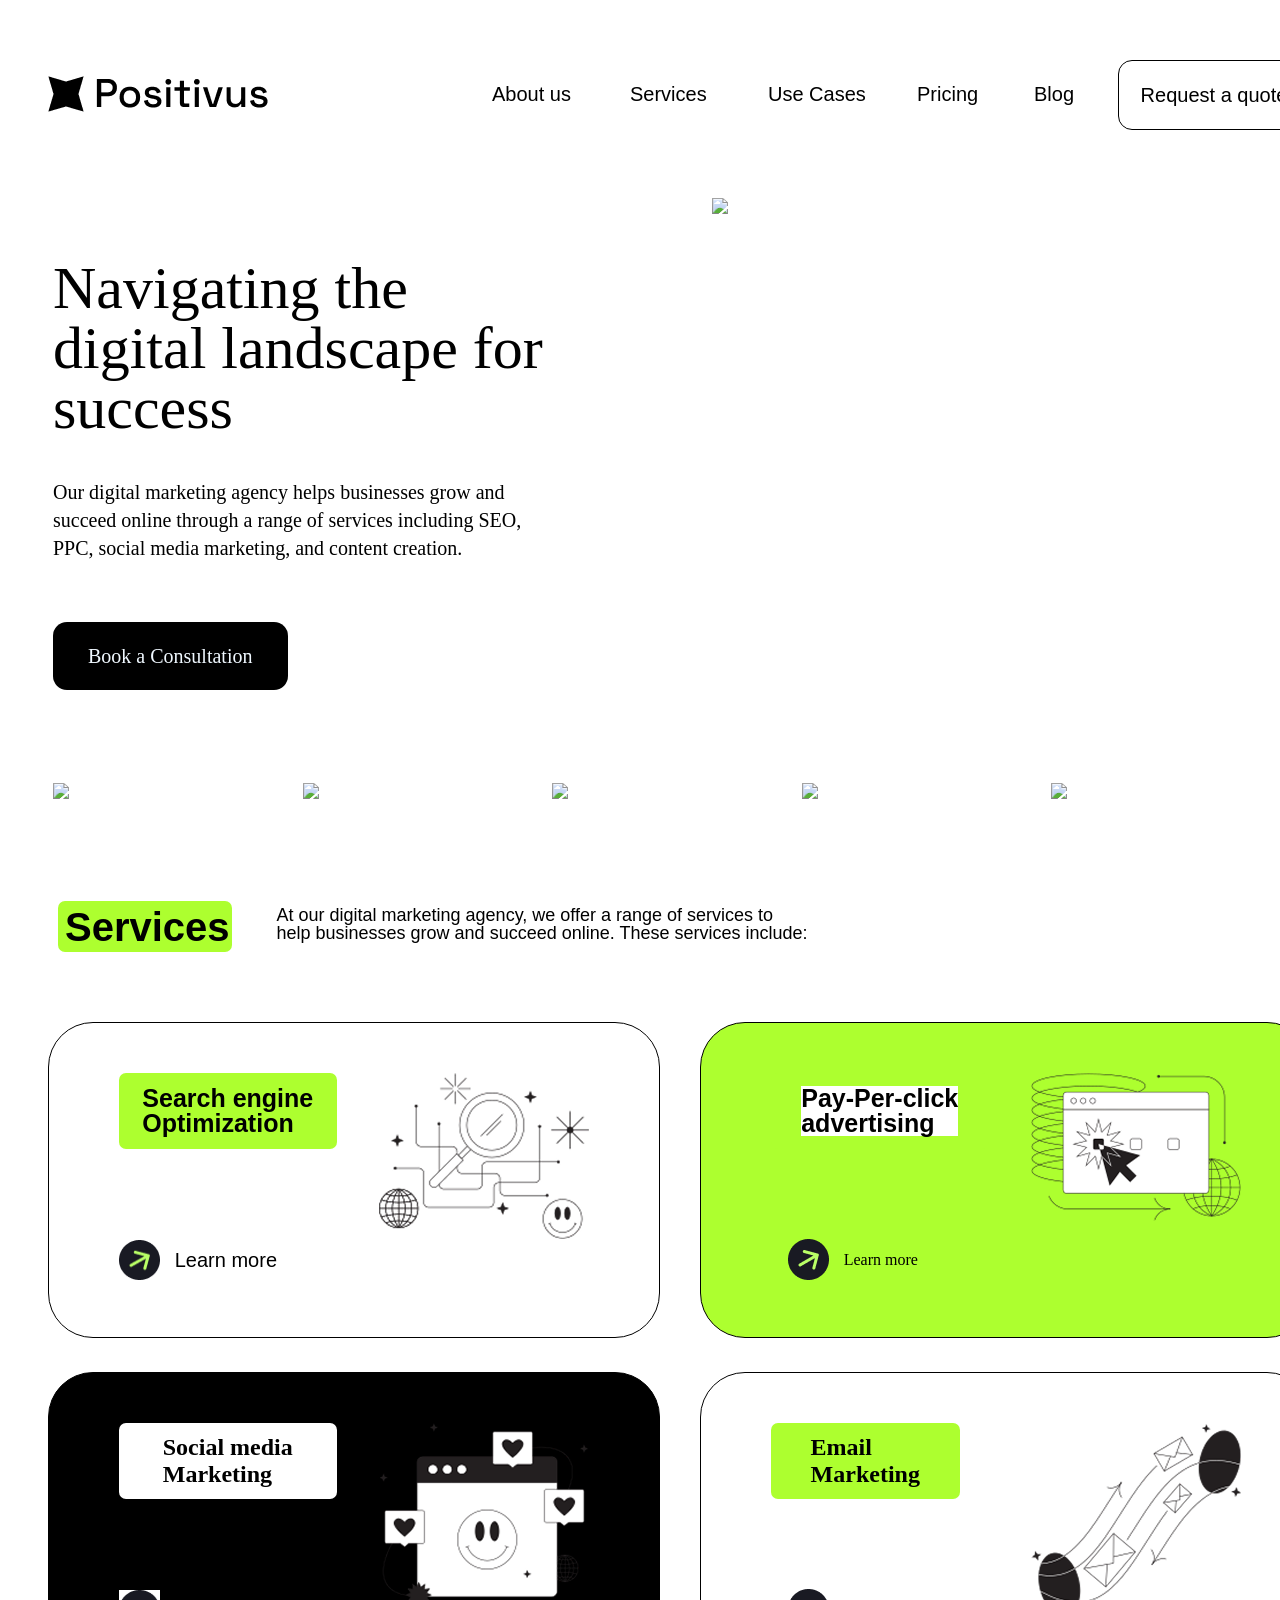
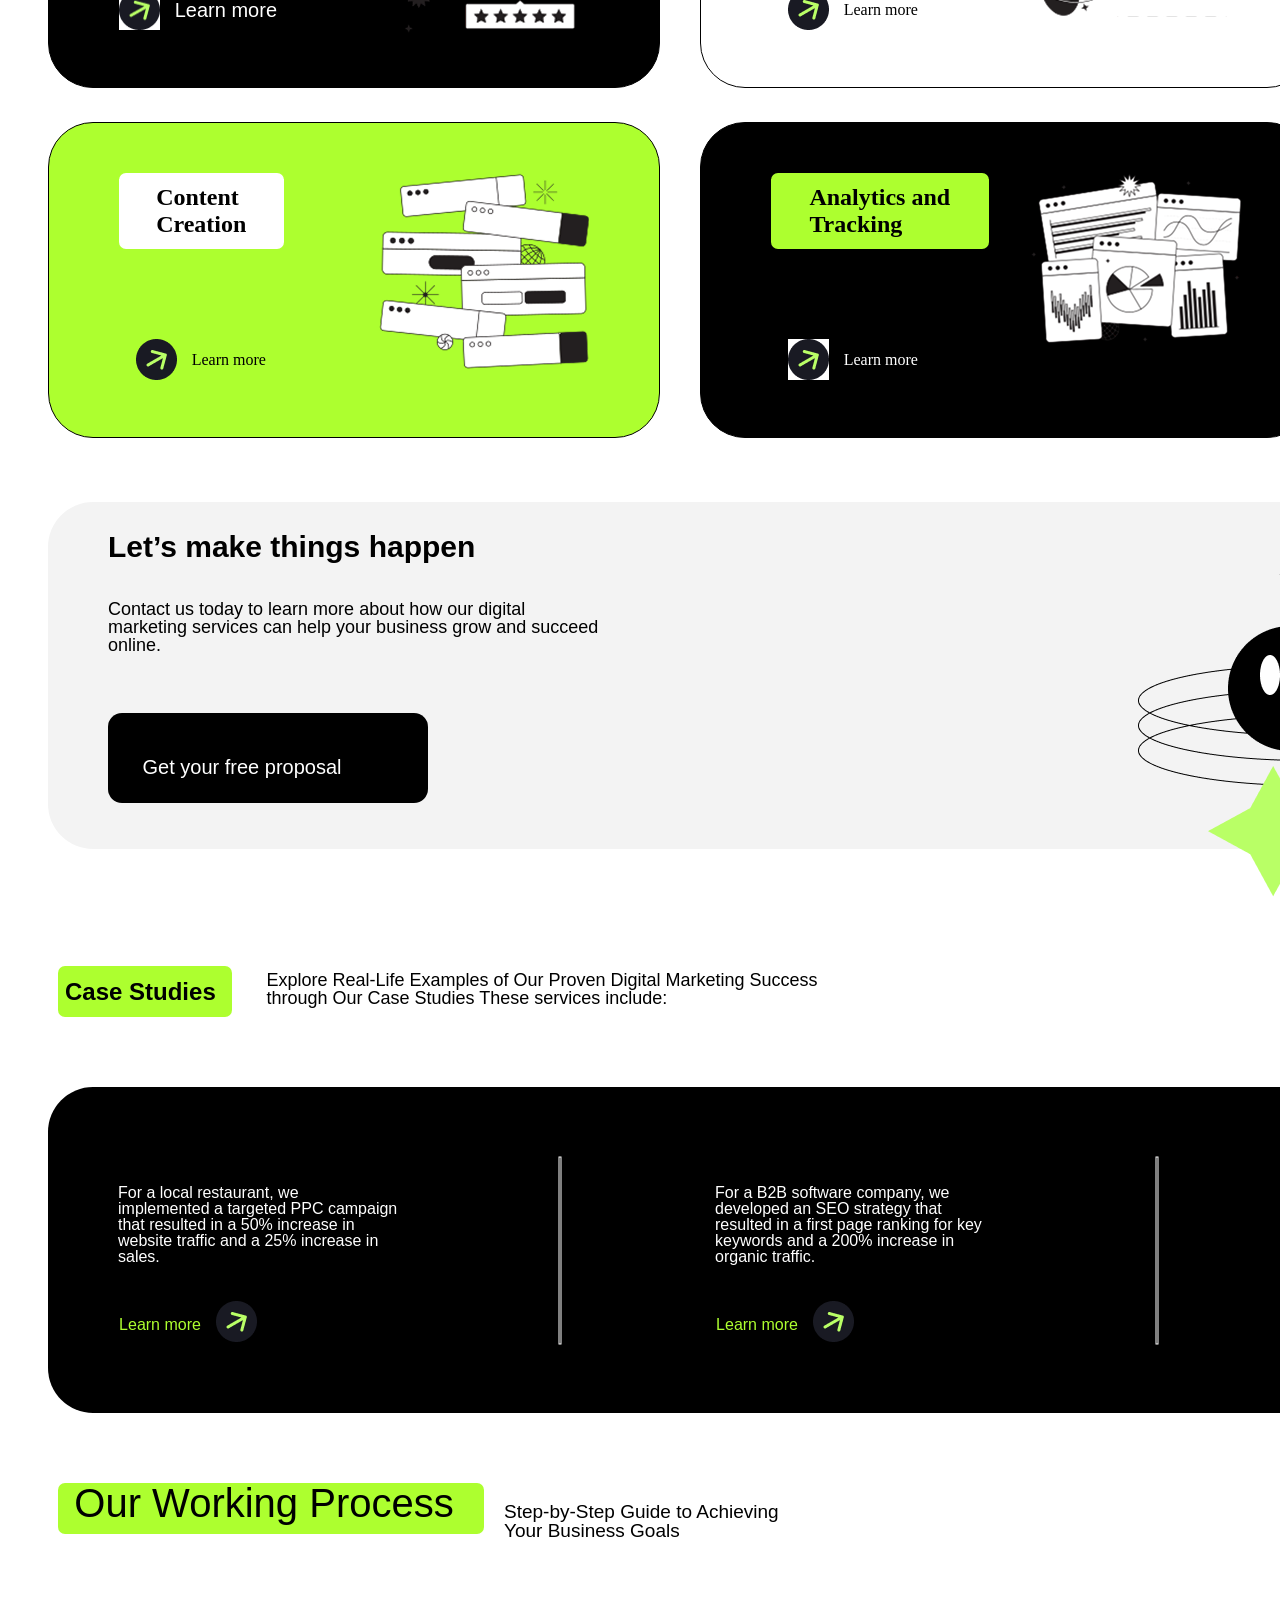
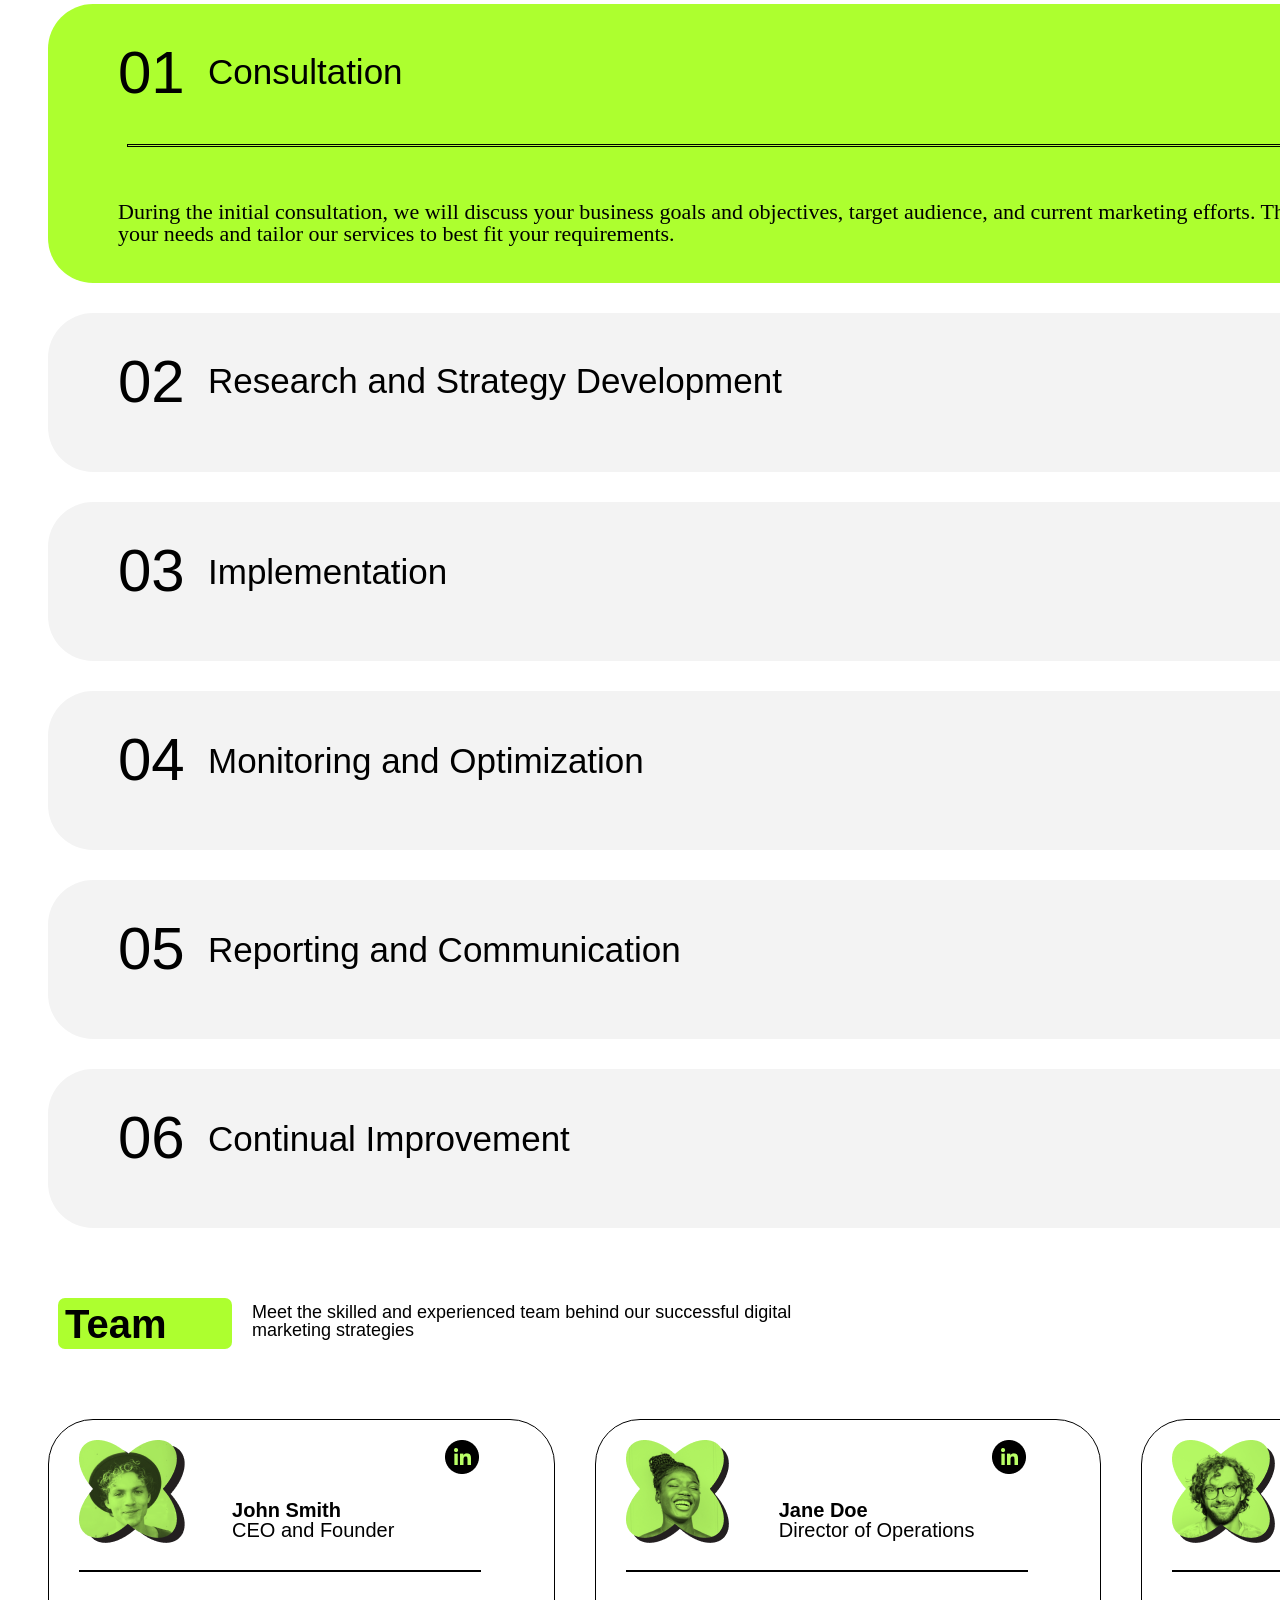
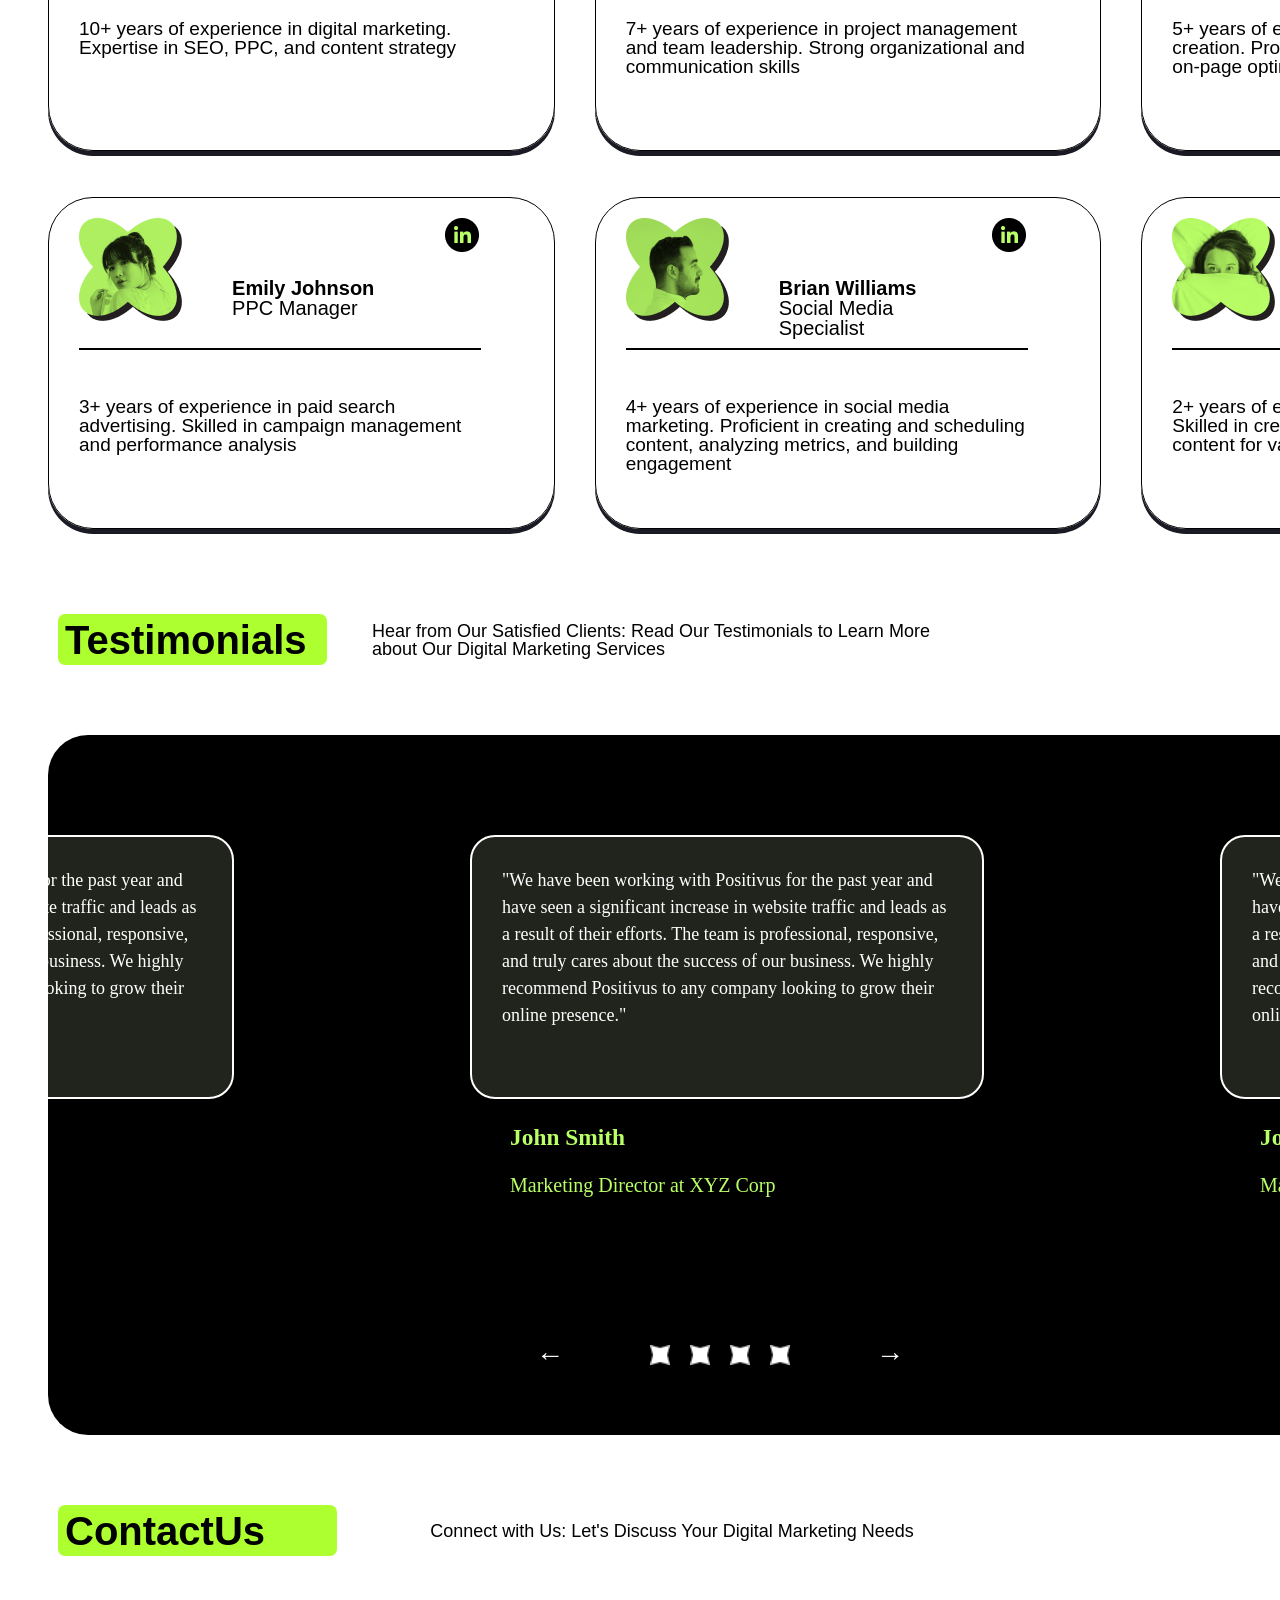
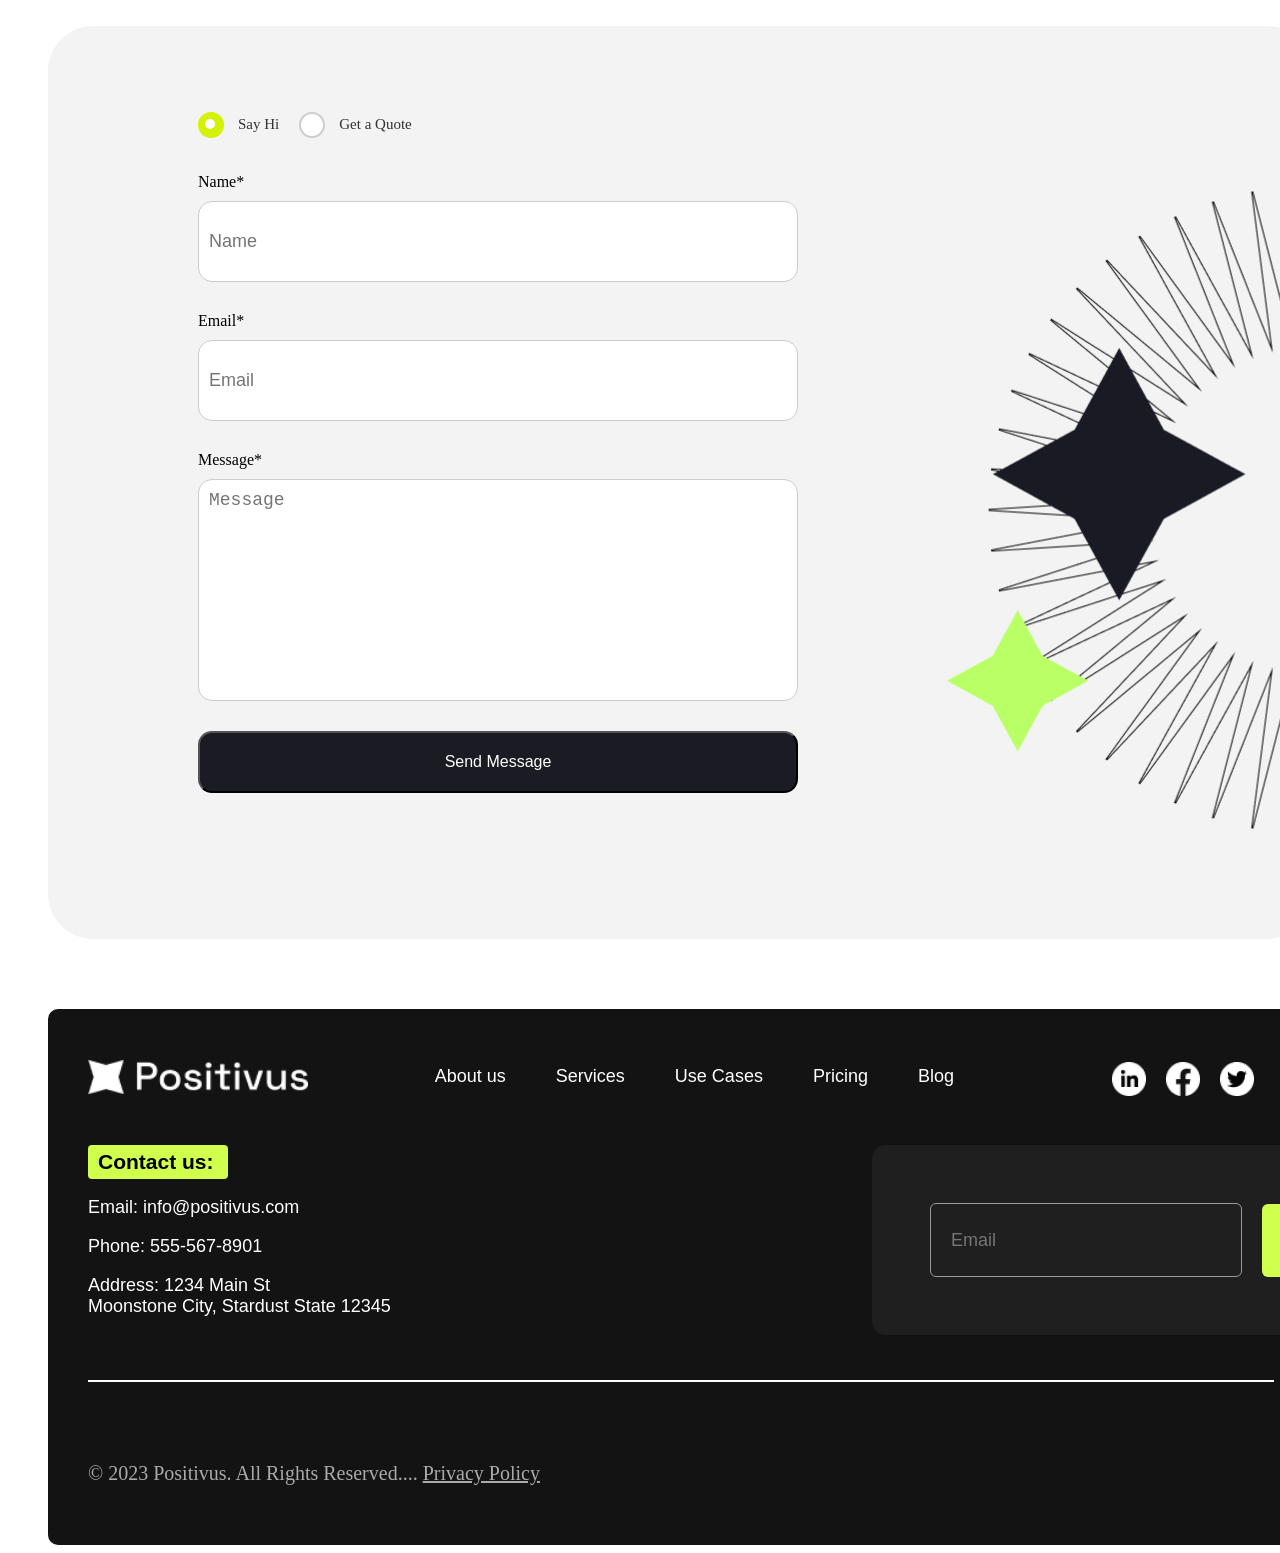
==== commit de1a2aa6: "Added project images" ====
--- a/index.html
+++ b/index.html
@@ -1325,7 +1325,7 @@
       <div class="landingpage">
         <section class="section">
           <div class="navbar">
-            <img id="frame9" src="Property 1=Default.png">
+            <img id="frame9" src="images/Property 1=Default.png">
             <nav class="frame10">
               <a style="width: 88px; height: 28px;">About us </a>
               <a style="width: 88px; height: 28px;">Services</a>
@@ -1349,18 +1349,18 @@
               </div>
             </div>
             <div class="illustration">
-              <img src="Illustration.png">
+              <img src="images/images/Illustration.png">
             </div>
           </div>
         </section>
         <section class="section">
           <div class="logos">
-            <img src="Company logo.png">
-            <img src="Company logo (1).png">
-            <img src="Company logo (2).png">
-            <img src="Company logo (5).png">
-            <img src="Company logo (7).png">
-            <img src="Company logo (8).png">
+            <img src="images/images/Company logo.png">
+            <img src="images/images/Company logo (1).png">
+            <img src="images/images/Company logo (2).png">
+            <img src="images/images/Company logo (5).png">
+            <img src="images/images/Company logo (7).png">
+            <img src="images/images/Company logo (8).png">
           </div>
         </section>
         <section class="section">
@@ -1384,12 +1384,12 @@
                     <h3 class="label">Search engine <br> Optimization </h3>
                   </div>
                   <div class="link">
-                    <img src="Icon.png">
+                    <img src="images/Icon.png">
                     <p>Learn more</p>
                   </div>
                 </div>
                 <div class="illustration2">
-                  <img src="illustration2.png">
+                  <img src="images/illustration2.png">
                 </div>
               </div>
               <div class="card1" style="background-color: greenyellow;">
@@ -1398,12 +1398,12 @@
                     <h3 style="background-color: white;" class="label1">Pay-Per-click <br> advertising </h3>
                   </div>
                   <div class="link1">
-                    <img src="Icon.png">
+                    <img src="images/Icon.png">
                     <p>Learn more</p>
                   </div>
                 </div>
                 <div class="illustration3">
-                  <img src="Illustration (2).png">
+                  <img src="images/Illustration (2).png">
                 </div>
               </div>
             </div>
@@ -1419,7 +1419,7 @@
                   </div>
                 </div>
                 <div class="illustration3">
-                  <img src="Illustration (3).png">
+                  <img src="images/Illustration (3).png">
                 </div>
               </div>
               <div class="card2">
@@ -1428,12 +1428,12 @@
                     <h2 class="label3">Email <br> Marketing </h2>
                   </div>
                   <div class="link3">
-                    <img src="Icon.png">
+                    <img src="images/Icon.png">
                     <p>Learn more</p>
                   </div>
                 </div>
                 <div class="illustration4">
-                  <img src="tokio.png">
+                  <img src="images/tokio.png">
                 </div>
               </div>
             </div>
@@ -1450,7 +1450,7 @@
                   </div>
                 </div>
                 <div class="illustration5">
-                  <img src="Illustration (4).png">
+                  <img src="images/Illustration (4).png">
                 </div>
               </div>
               <div class="card3" style="background-color: #000;">
@@ -1464,7 +1464,7 @@
                   </div>
                 </div>
                 <div class="illustration6">
-                  <img src="Illustration (5).png">
+                  <img src="images/Illustration (5).png">
                 </div>
               </div>
             </div>
@@ -1485,7 +1485,7 @@
                 </div>
               </div>
               <div class="frame" style="width: 700px; height: 394px;">
-                <img src="Frame 19.png">
+                <img src="images/Frame 19.png">
               </div>
             </div>
           </div>
@@ -1510,7 +1510,7 @@
                   in a 50% increase in website traffic and a 25% increase in sales.</p>
                 <div class="link6">
                   <p style="color: greenyellow;">Learn more</p>
-                  <img src="Icon.png">
+                  <img src="images/Icon.png">
                 </div>
               </div>
               <div class="divideline"></div>
@@ -1521,7 +1521,7 @@
                   for key keywords and a 200% increase in organic traffic.</p>
                 <div class="link7">
                   <p style="color: greenyellow;">Learn more</p>
-                  <img src="Icon.png">
+                  <img src="images/Icon.png">
                 </div>
               </div>
               <div class="divideline"></div>
@@ -1532,7 +1532,7 @@
                   followers <br> by 25% and generated a 20% <br>increase in online sales.</p>
                 <div class="link8">
                   <p style="color: greenyellow;">Learn more</p>
-                  <img src="Icon.png">
+                  <img src="images/Icon.png">
                 </div>
               </div>
             </div>
@@ -1653,11 +1653,11 @@
                 <div class="box">
                   <div class="person">
                     <div class="picture">
-                      <div id="pic"><img src="Picture.png"></div>
+                      <div id="pic"><img src="images/Picture.png"></div>
                       <div class="name">
                         <p style="width: 200px;"> <b>John Smith </b> <br> CEO and Founder</p>
                       </div>
-                      <div class="linkdin" style="width: 34px; height: 34px;"> <img src="Social icon.png"> </div>
+                      <div class="linkdin" style="width: 34px; height: 34px;"> <img src="images/Social icon.png"> </div>
                     </div>
                   </div>
                   <div class="dline"> </div>
@@ -1670,11 +1670,11 @@
                 <div class="box">
                   <div class="person">
                     <div class="picture">
-                      <div id="pic"><img src="Picture (2).png"></div>
+                      <div id="pic"><img src="images/Picture (2).png"></div>
                       <div class="name">
                         <p style="width: 200px;"> <b>Jane Doe </b> <br> Director of Operations</p>
                       </div>
-                      <div class="linkdin" style="width: 34px; height: 34px;"> <img src="Social icon.png"> </div>
+                      <div class="linkdin" style="width: 34px; height: 34px;"> <img src="images/Social icon.png"> </div>
                     </div>
                   </div>
                   <div class="dline"> </div>
@@ -1688,11 +1688,11 @@
                 <div class="box">
                   <div class="person">
                     <div class="picture">
-                      <div id="pic"><img src="Picture (3).png"></div>
+                      <div id="pic"><img src="images/Picture (3).png"></div>
                       <div class="name">
                         <p style="width: 200px;"> <b>Michael Brown </b> <br> Senior SEO Specialist</p>
                       </div>
-                      <div class="linkdin" style="width: 34px; height: 34px;"> <img src="Social icon.png"> </div>
+                      <div class="linkdin" style="width: 34px; height: 34px;"> <img src="images/Social icon.png"> </div>
                     </div>
                   </div>
                   <div class="dline"> </div>
@@ -1708,11 +1708,11 @@
                 <div class="box">
                   <div class="person">
                     <div class="picture">
-                      <div id="pic"><img src="Picture (4).png"></div>
+                      <div id="pic"><img src="images/Picture (4).png"></div>
                       <div class="name">
                         <p style="width: 200px;"> <b>Emily Johnson </b> <br> PPC Manager</p>
                       </div>
-                      <div class="linkdin" style="width: 34px; height: 34px;"> <img src="Social icon.png"> </div>
+                      <div class="linkdin" style="width: 34px; height: 34px;"> <img src="images/Social icon.png"> </div>
                     </div>
                   </div>
                   <div class="dline"> </div>
@@ -1726,11 +1726,11 @@
                 <div class="box">
                   <div class="person">
                     <div class="picture">
-                      <div id="pic"><img src="Picture (5).png"></div>
+                      <div id="pic"><img src="images/Picture (5).png"></div>
                       <div class="name">
                         <p style="width: 200px;"> <b>Brian Williams </b> <br> Social Media Specialist</p>
                       </div>
-                      <div class="linkdin" style="width: 34px; height: 34px;"> <img src="Social icon.png"> </div>
+                      <div class="linkdin" style="width: 34px; height: 34px;"> <img src="images/Social icon.png"> </div>
                     </div>
                   </div>
                   <div class="dline"> </div>
@@ -1744,11 +1744,11 @@
                 <div class="box">
                   <div class="person">
                     <div class="picture">
-                      <div id="pic"><img src="Picture (6).png"></div>
+                      <div id="pic"><img src="images/Picture (6).png"></div>
                       <div class="name">
                         <p style="width: 200px;"> <b>Sarah Kim</b> <br> Content Creator</p>
                       </div>
-                      <div class="linkdin" style="width: 34px; height: 34px;"> <img src="Social icon.png"> </div>
+                      <div class="linkdin" style="width: 34px; height: 34px;"> <img src="images/Social icon.png"> </div>
                     </div>
                   </div>
                   <div class="dline"> </div>
@@ -1872,7 +1872,7 @@
               </form>
             </div>
             <div class="decor">
-              <img src="Illustration (6).png">
+              <img src="images/Illustration (6).png">
             </div>
           </div>
         </section>
@@ -1894,9 +1894,9 @@
                 </div>
 
                 <div class="social-icons">
-                  <img src="Social icon (1).png" alt="LinkedIn">
-                  <img src="Social icon (2).png" alt="Facebook">
-                  <img src="Social icon (3).png" alt="Twitter">
+                  <img src="images/Social icon (1).png" alt="LinkedIn">
+                  <img src="images/Social icon (2).png" alt="Facebook">
+                  <img src="images/Social icon (3).png" alt="Twitter">
                 </div>
               </div>
               <div class="footer-middle">
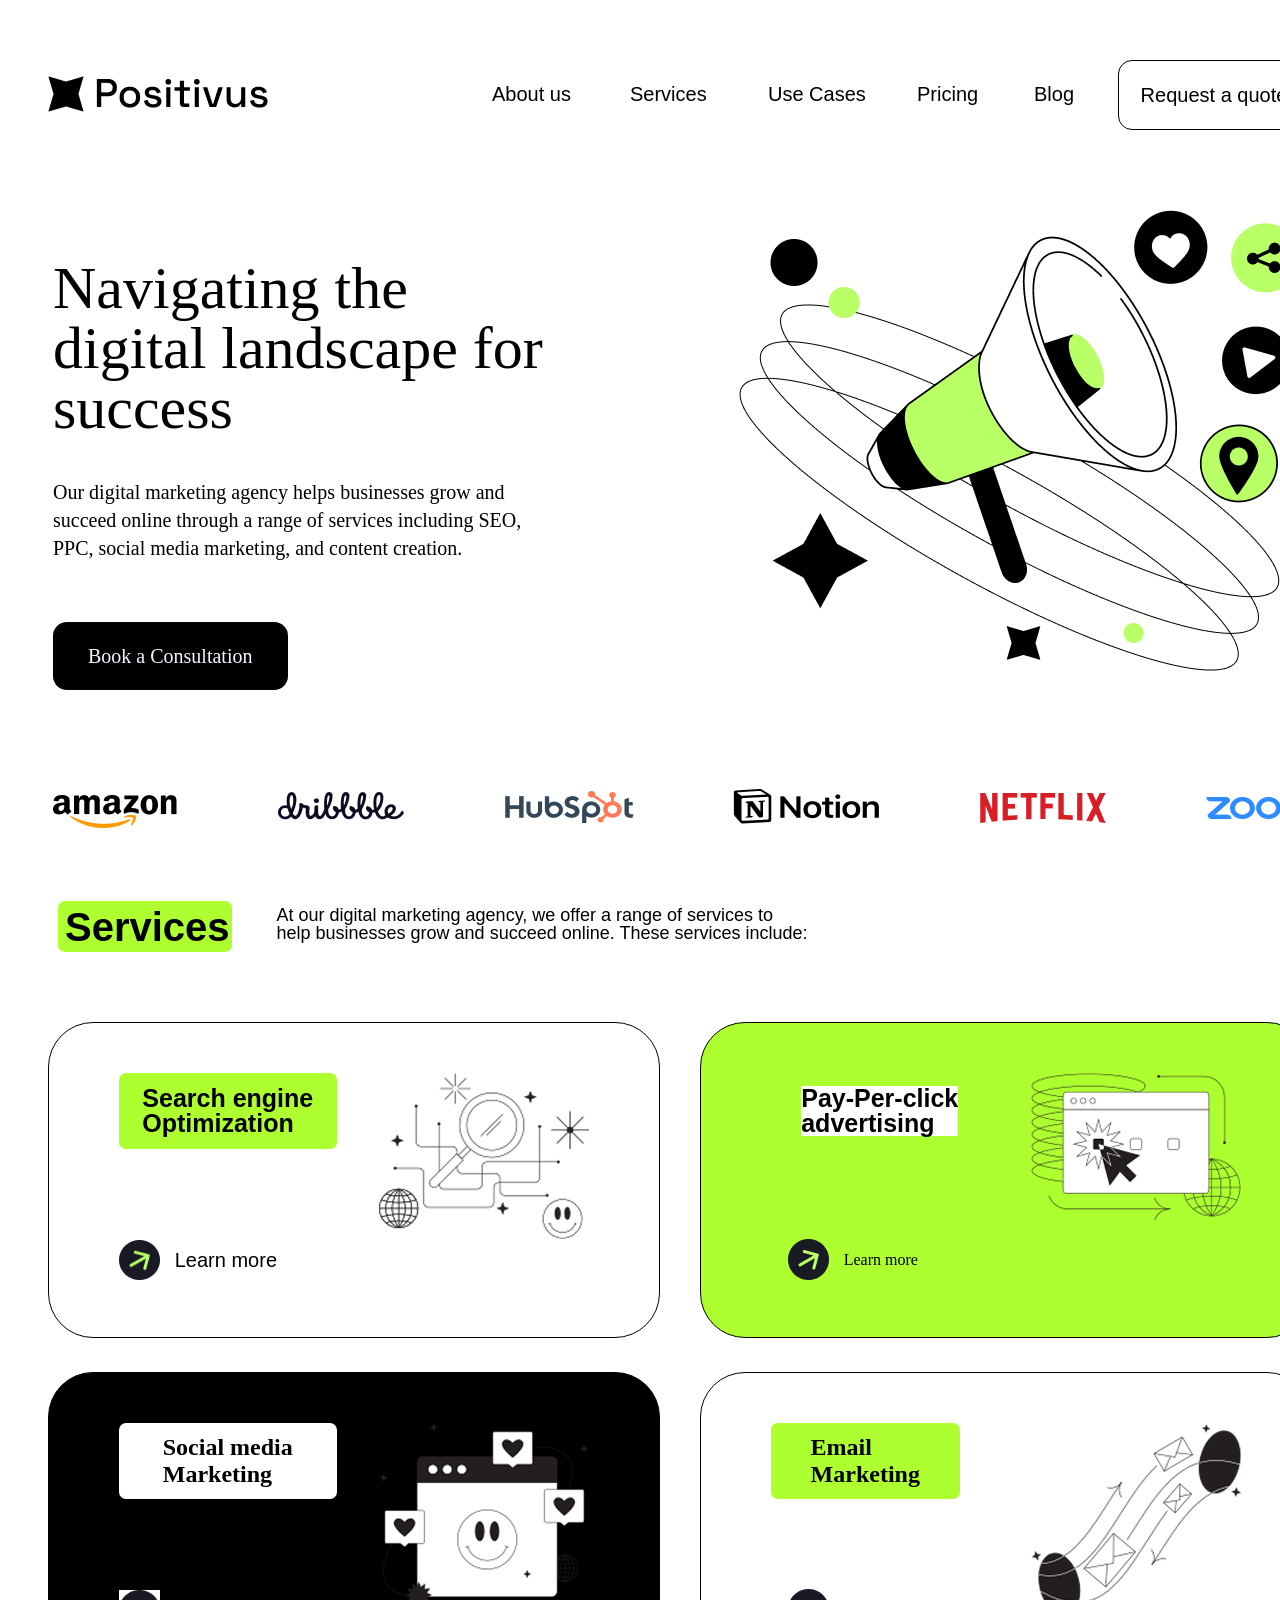
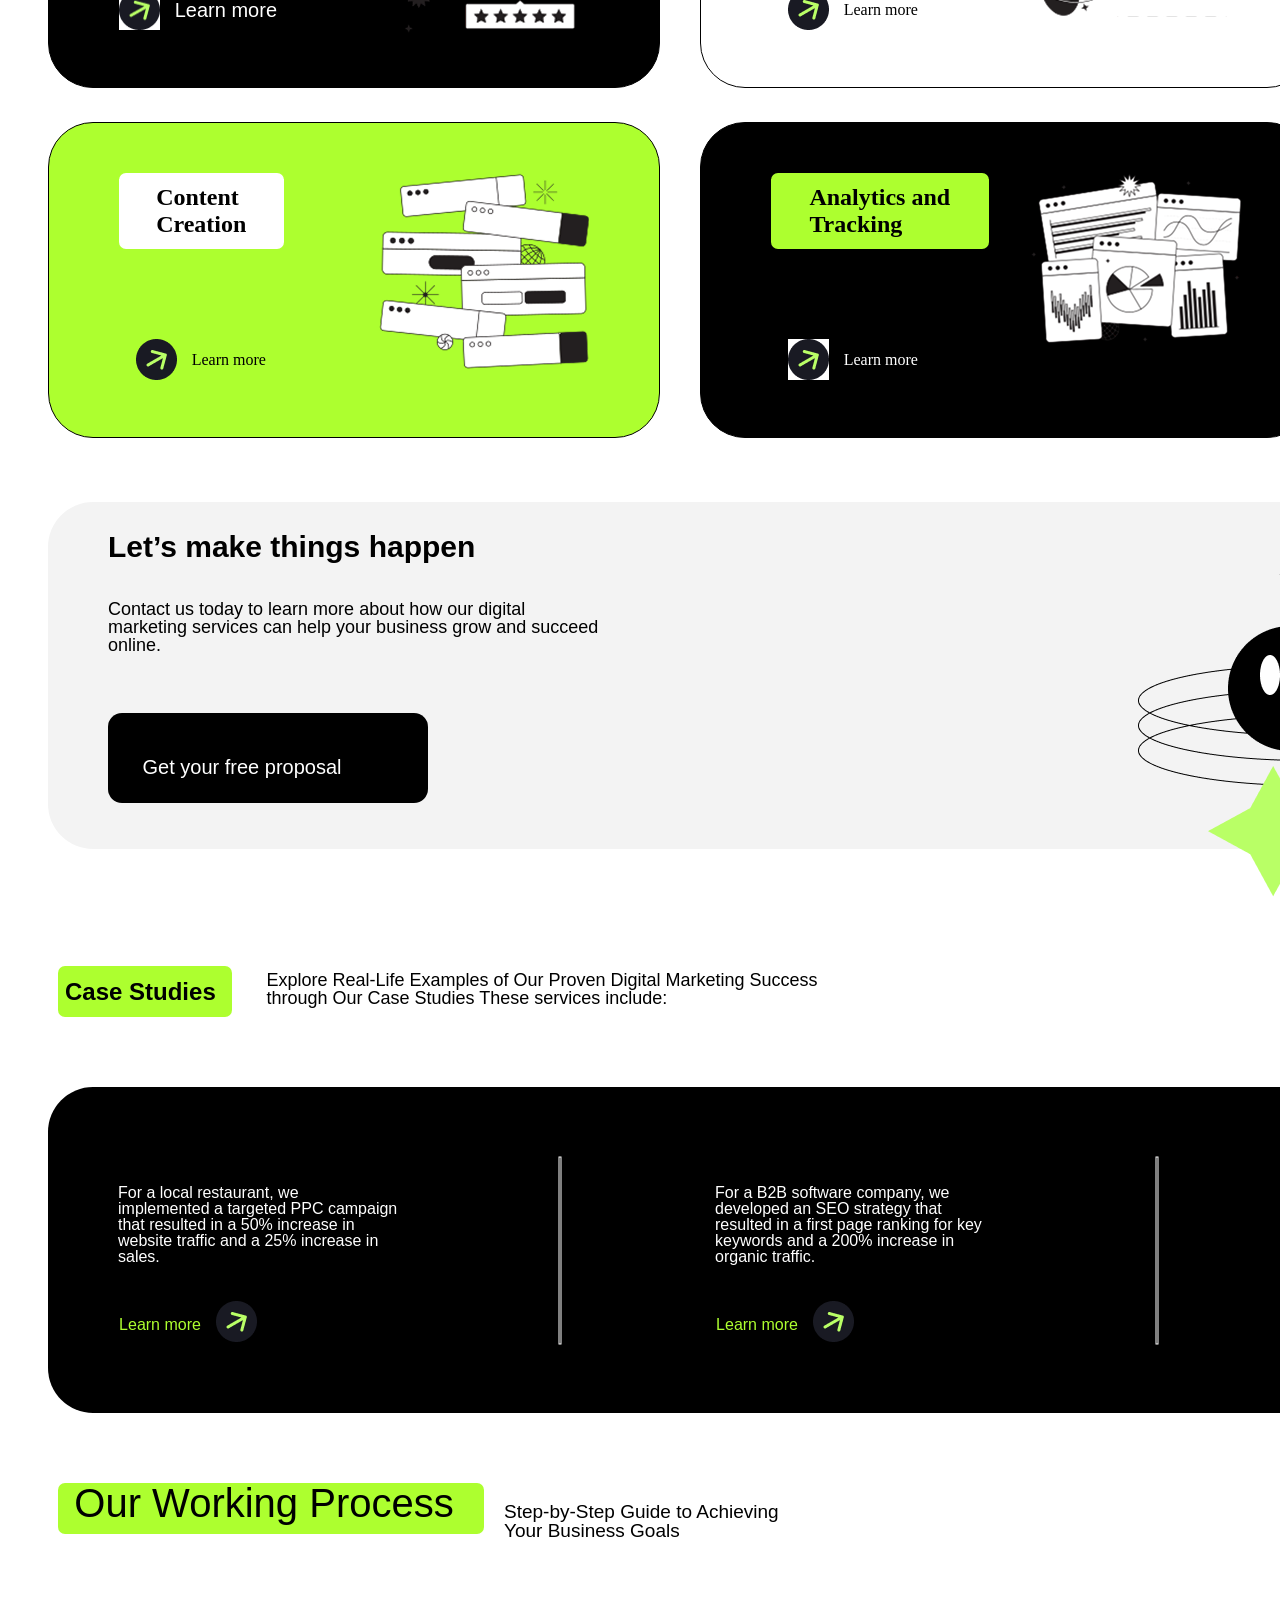
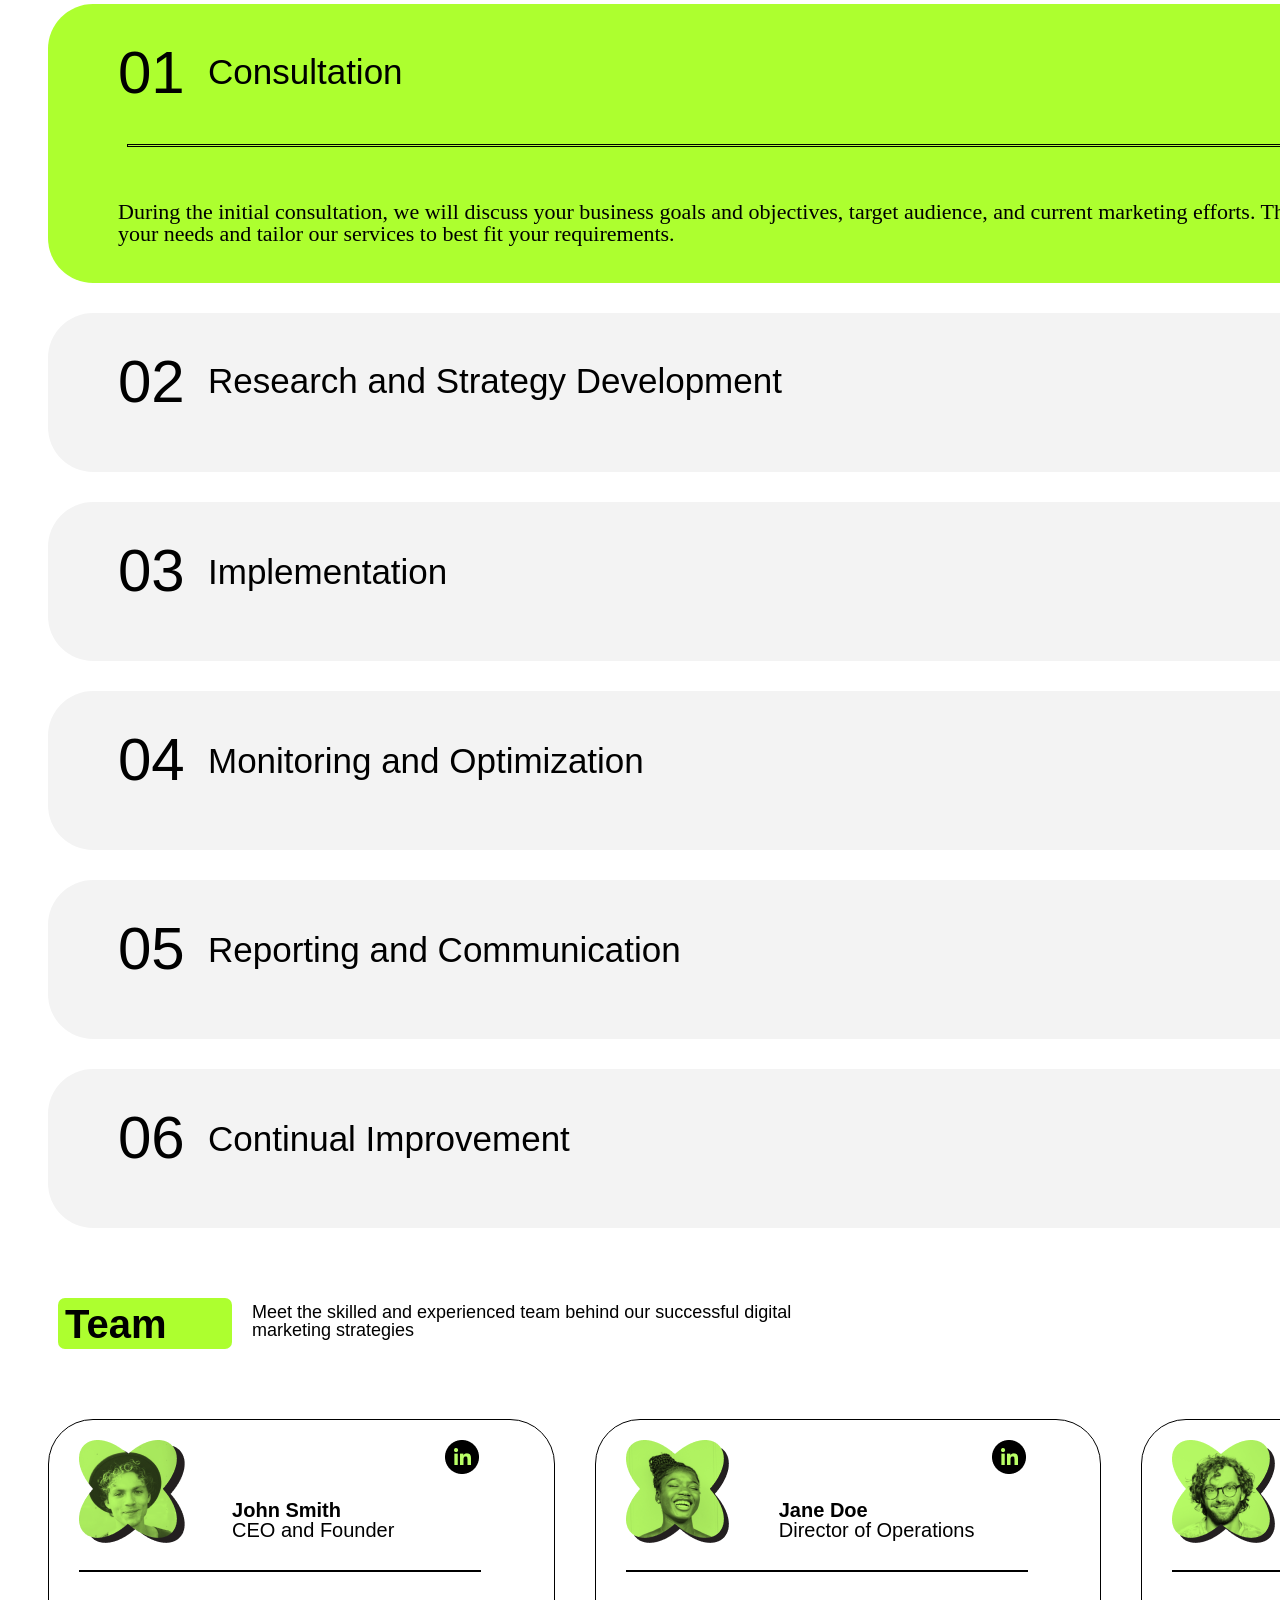
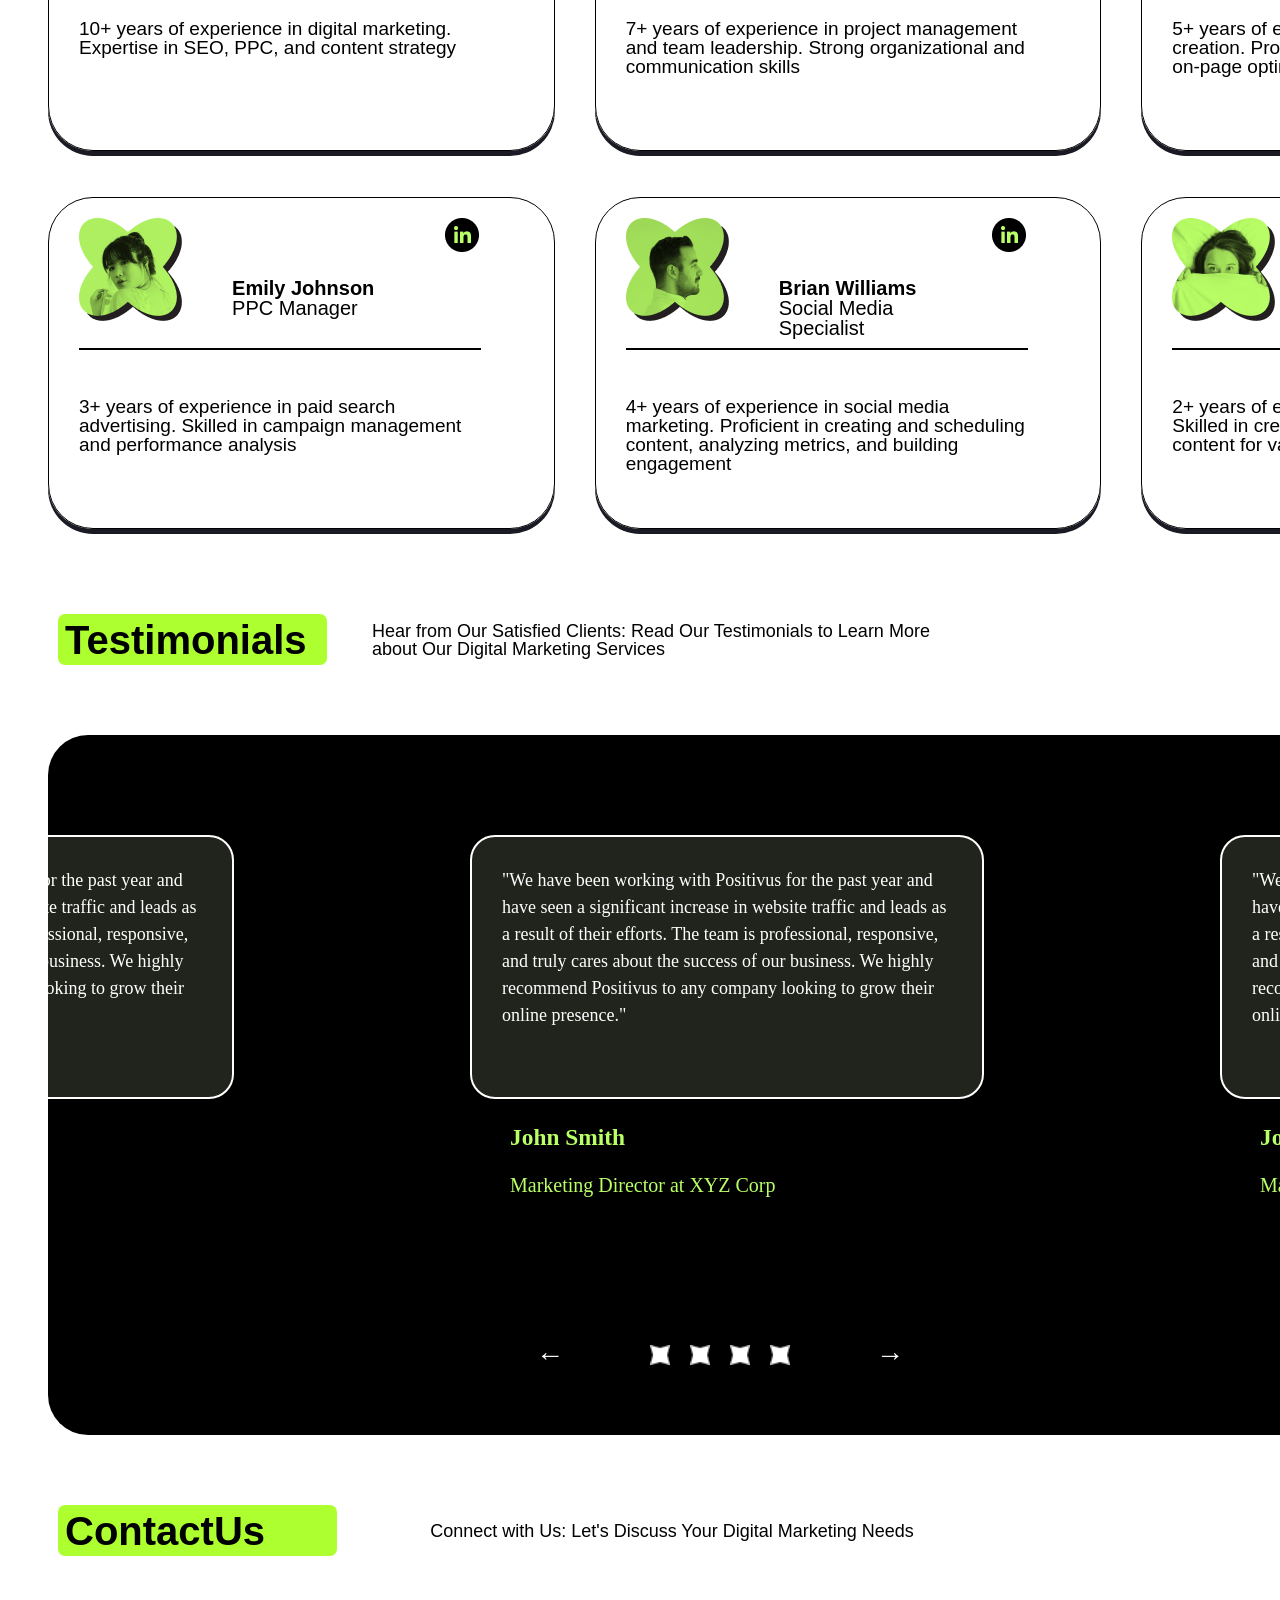
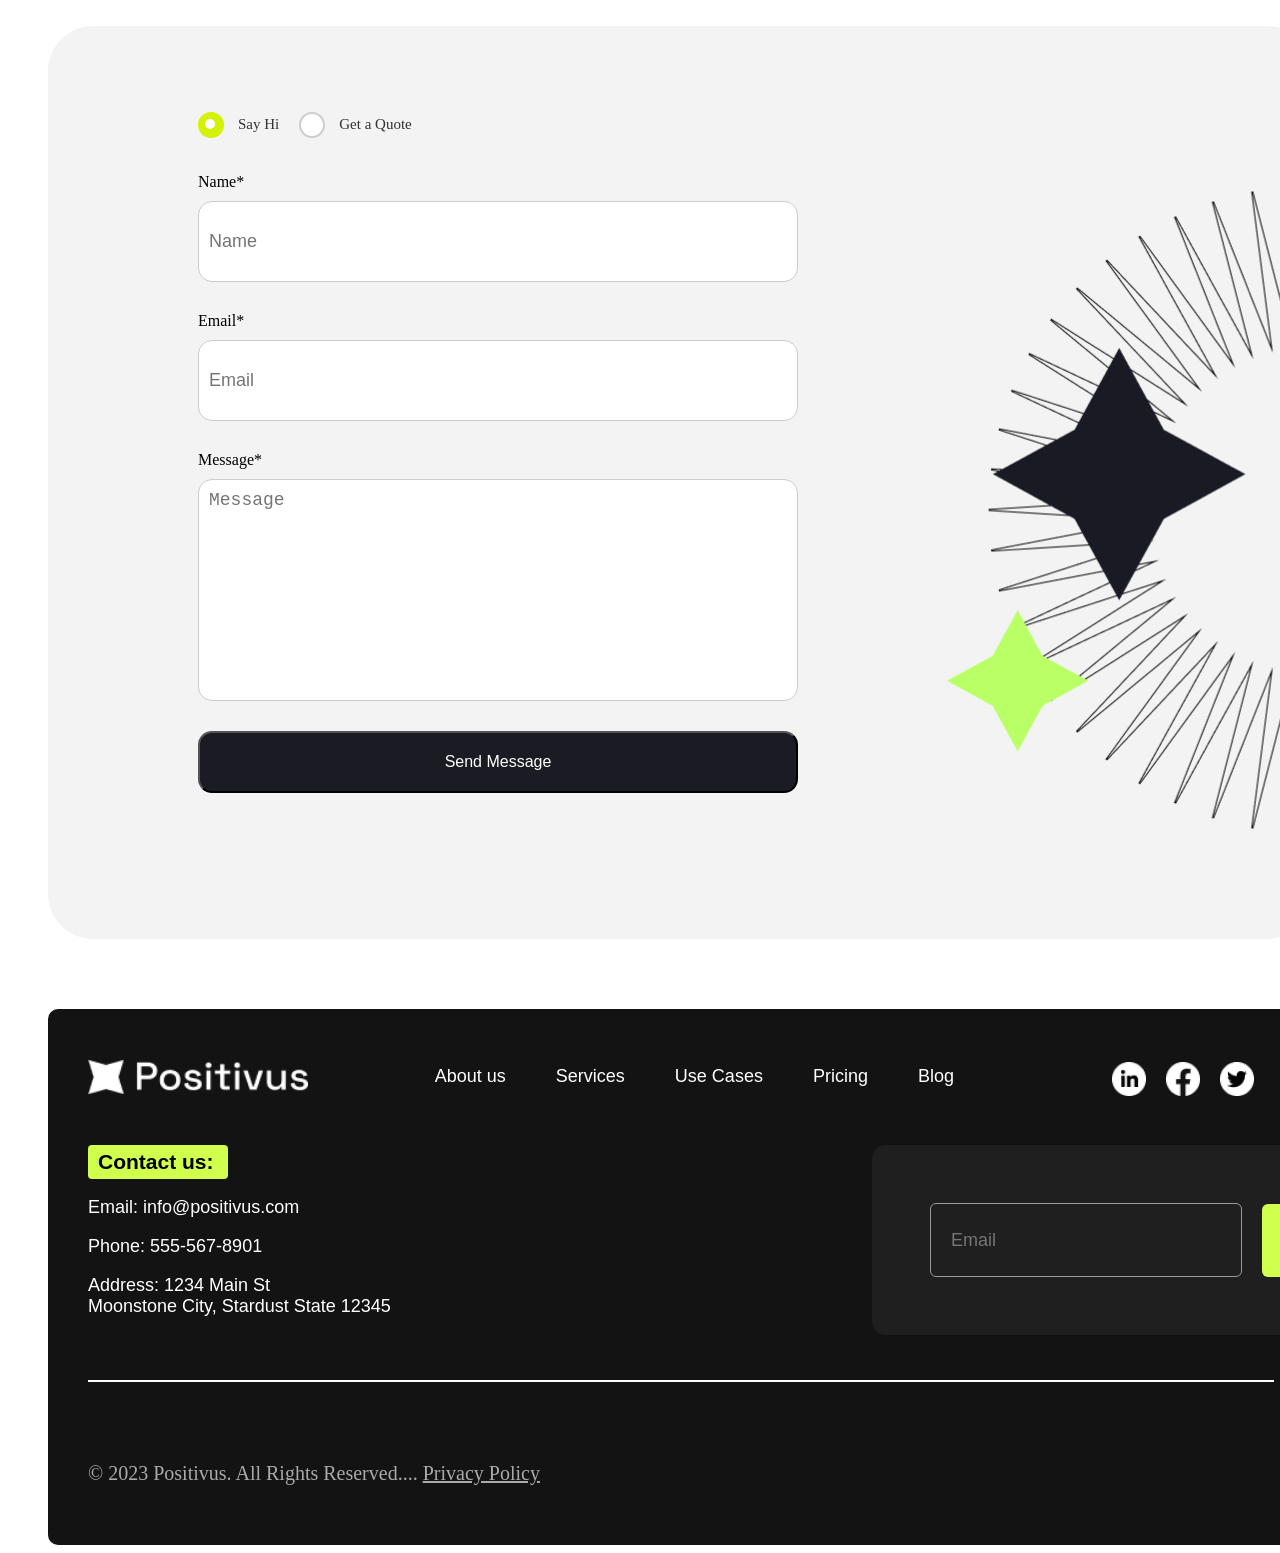
==== commit 2c72ecfb: "Added project images" ====
--- a/index.html
+++ b/index.html
@@ -1349,18 +1349,18 @@
               </div>
             </div>
             <div class="illustration">
-              <img src="images/images/Illustration.png">
+              <img src="images/Illustration.png">
             </div>
           </div>
         </section>
         <section class="section">
           <div class="logos">
-            <img src="images/images/Company logo.png">
-            <img src="images/images/Company logo (1).png">
-            <img src="images/images/Company logo (2).png">
-            <img src="images/images/Company logo (5).png">
-            <img src="images/images/Company logo (7).png">
-            <img src="images/images/Company logo (8).png">
+            <img src="images/Company logo.png">
+            <img src="images/Company logo (1).png">
+            <img src="images/Company logo (2).png">
+            <img src="images/Company logo (5).png">
+            <img src="images/Company logo (7).png">
+            <img src="images/Company logo (8).png">
           </div>
         </section>
         <section class="section">
